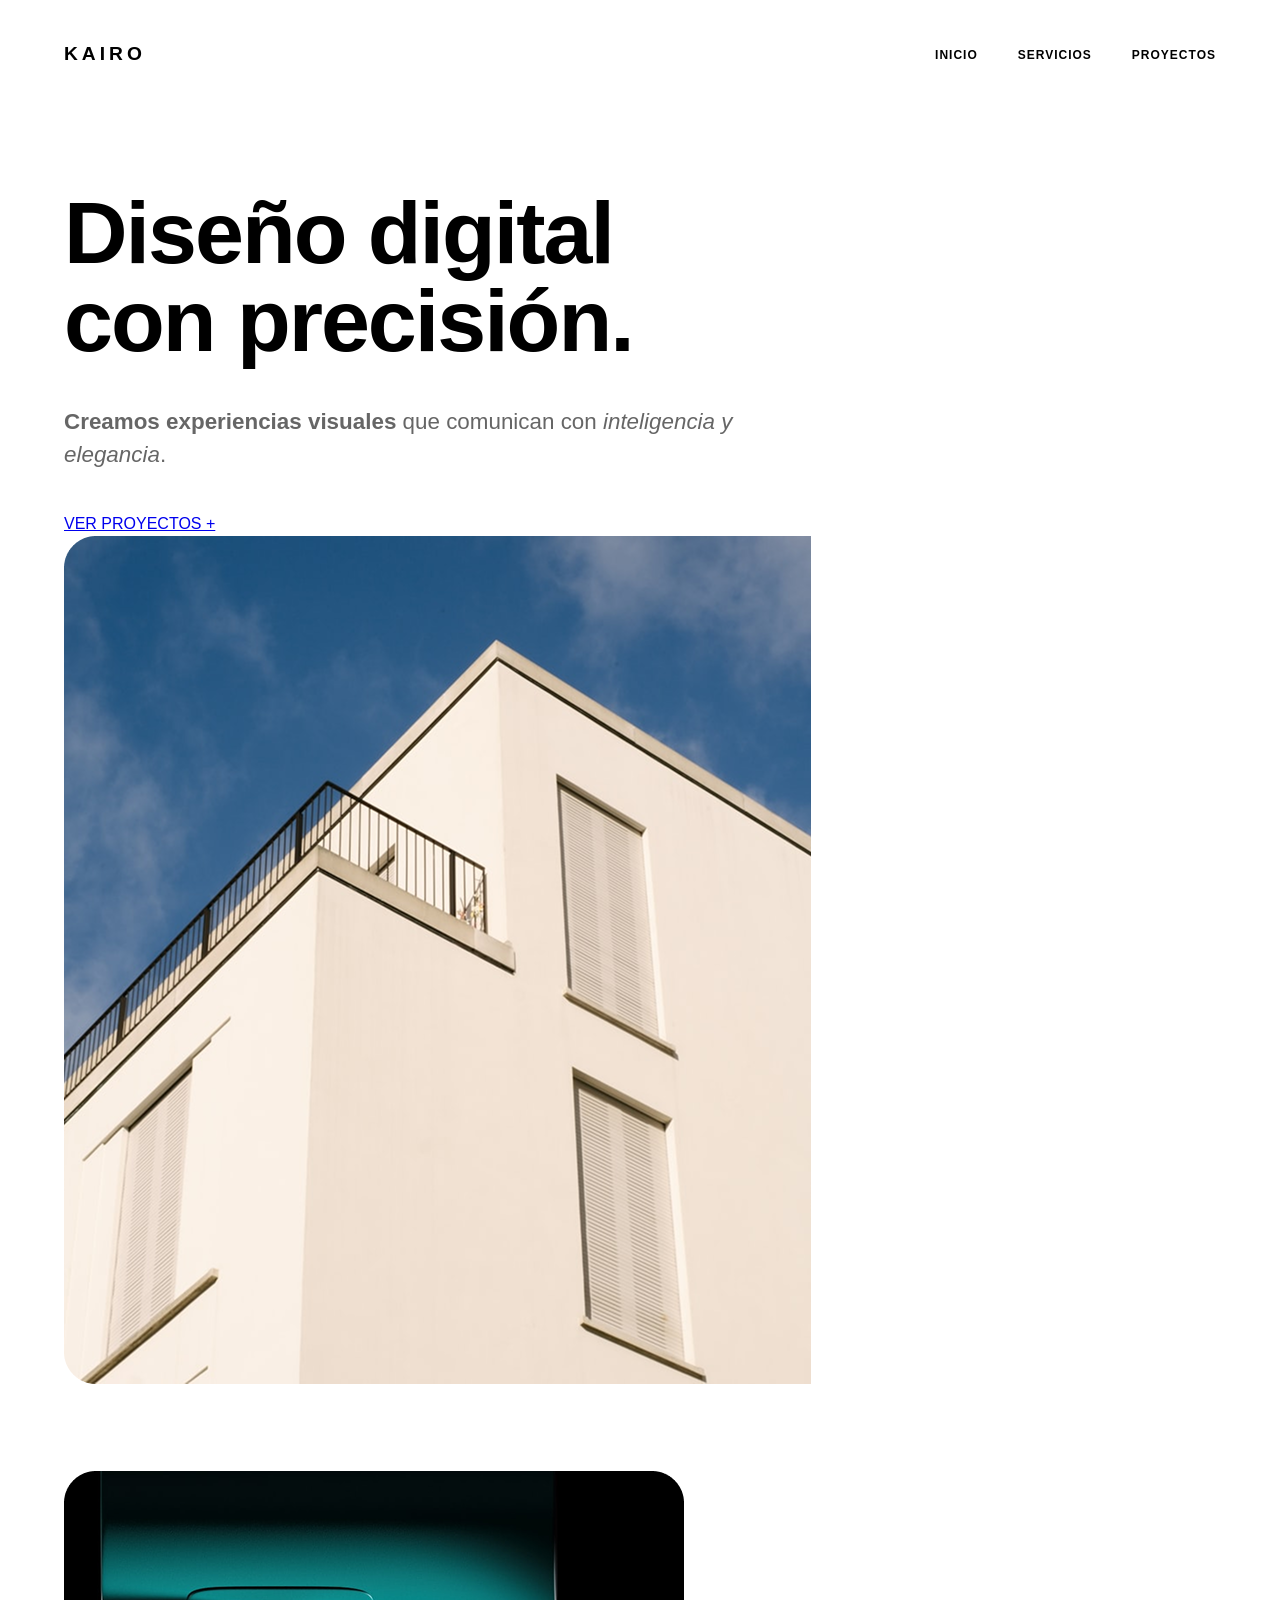
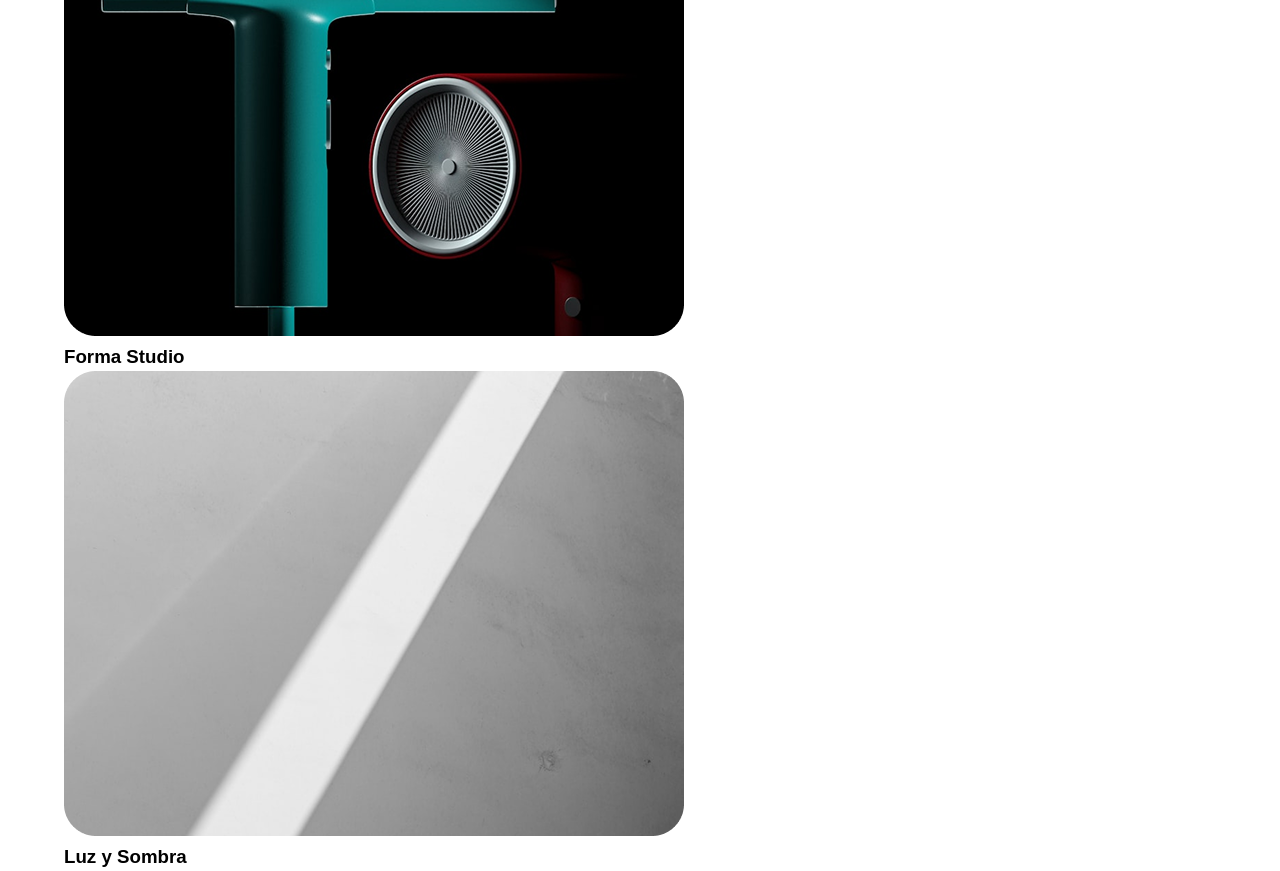
==== index.html @ 1fe6f6d0 "segundo pusheo" ====
<!DOCTYPE html>
<html lang="es">
<head>
    <meta charset="UTF-8">
    <title>KAIRO | Home</title>
    <link rel="stylesheet" href="css/style.css">
</head>
<body>
    <div class="container">
        <header>
            <div class="logo"><a href="index.html">KAIRO</a></div>
            <nav>
                <ul>
                    <li><a href="index.html" class="active">Inicio</a></li>
                    <li><a href="/pages/service.html">Servicios</a></li>
                    <li><a href="work.html">Proyectos</a></li>
                </ul>
            </nav>
        </header>

        <main>
            <section class="hero">
                <h1>Diseño digital <br>con precisión.</h1>
                <p><strong>Creamos experiencias visuales</strong> que comunican con <em>inteligencia y elegancia</em>.</p>
                <a href="work.html" class="btn-main">VER PROYECTOS +</a>
                <figure class="hero-image-main">
                    <img src="assets/Imagen-edificio.png" alt="Kairo Office">
                </figure>
            </section>

            <section class="home-projects">
                <div class="project-split">
                    <article>
                        <img src="/assets/Imagen-Servicio6.png" alt="Forma Studio">
                        <h3>Forma Studio</h3>
                    </article>
                    <article>
                        <img src="/assets/Imagen-Servicio.png" alt="Luz y Sombra">
                        <h3>Luz y Sombra</h3>
                    </article>
                </div>
            </section>
        </main>
    </div>
</body>
</html>
---- css/style.css ----
:root {
    --bg: #ffffff;
    --text: #000000;
    --text-muted: #666666;
    --border: #e5e5e5;
    --accent: #000000;
    --font-sans: 'Inter', -apple-system, sans-serif;
}

* { margin: 0; padding: 0; box-sizing: border-box; }

body {
    font-family: var(--font-sans);
    background-color: var(--bg);
    color: var(--text);
    line-height: 1.5;
    -webkit-font-smoothing: antialiased;
}

.container {
    max-width: 1400px;
    margin: 0 auto;
    padding: 0 5%;
}

header {
    padding: 40px 0;
    display: flex;
    justify-content: space-between;
    align-items: center;
}

.logo a {
    font-size: 1.2rem;
    font-weight: 900;
    letter-spacing: 4px;
    text-decoration: none;
    color: var(--text);
}

nav ul {
    display: flex;
    gap: 40px;
    list-style: none;
}

nav a {
    text-decoration: none;
    color: var(--text);
    font-size: 0.75rem;
    font-weight: 600;
    text-transform: uppercase;
    letter-spacing: 1px;
}

/* HERO SECTIONS */
.hero { padding: 80px 0; }

h1 {
    font-size: clamp(3rem, 7vw, 5.5rem);
    line-height: 1;
    font-weight: 600;
    letter-spacing: -2px;
    margin-bottom: 40px;
}

.hero p {
    font-size: 1.4rem;
    max-width: 700px;
    color: var(--text-muted);
    margin-bottom: 40px;
}

.hero-image img {
    width: 100%;
    height: auto;
    object-fit: cover;
    margin-top: 40px;
}

/* GRID DE TRABAJO (WORK & HOME) */
.work-grid {
    display: grid;
    grid-template-columns: repeat(2, 1fr);
    gap: 60px 40px;
    padding-bottom: 100px;
}

.work-card { text-decoration: none; color: inherit; }

.work-card figure {
    background: #f9f9f9;
    overflow: hidden;
    margin-bottom: 20px;
    aspect-ratio: 4/5;
}

.work-card img {
    width: 100%;
    height: 100%;
    object-fit: cover;
    transition: transform 0.8s cubic-bezier(0.2, 1, 0.3, 1);
}

.work-card:hover img { transform: scale(1.05); }

.work-info h4 { font-size: 1.2rem; font-weight: 500; }
.work-info p { font-size: 0.9rem; color: var(--text-muted); }


.services-grid {
    display: grid;
    grid-template-columns: repeat(auto-fit, minmax(300px, 1fr));
    gap: 80px;
    padding: 100px 0;
}

.service-item img { width: 100%; margin-bottom: 30px; }
.service-item h3 { font-size: 0.8rem; text-transform: uppercase; letter-spacing: 2px; margin-bottom: 20px; }
.service-item p { font-size: 1.1rem; margin-bottom: 20px; }
.service-list { list-style: none; font-size: 0.9rem; color: var(--text-muted); line-height: 2; }


footer {
    border-top: 1px solid var(--border);
    padding: 100px 0 40px;
}

.footer-cta h2 { font-size: 3.5rem; margin-bottom: 40px; line-height: 1.1; }

.btn-cta {
    background: var(--text);
    color: white;
    padding: 20px 40px;
    border: none;
    font-weight: 700;
    letter-spacing: 1px;
    cursor: pointer;
}

.footer-bottom {
    margin-top: 100px;
    display: flex;
    justify-content: space-between;
    font-size: 0.8rem;
}
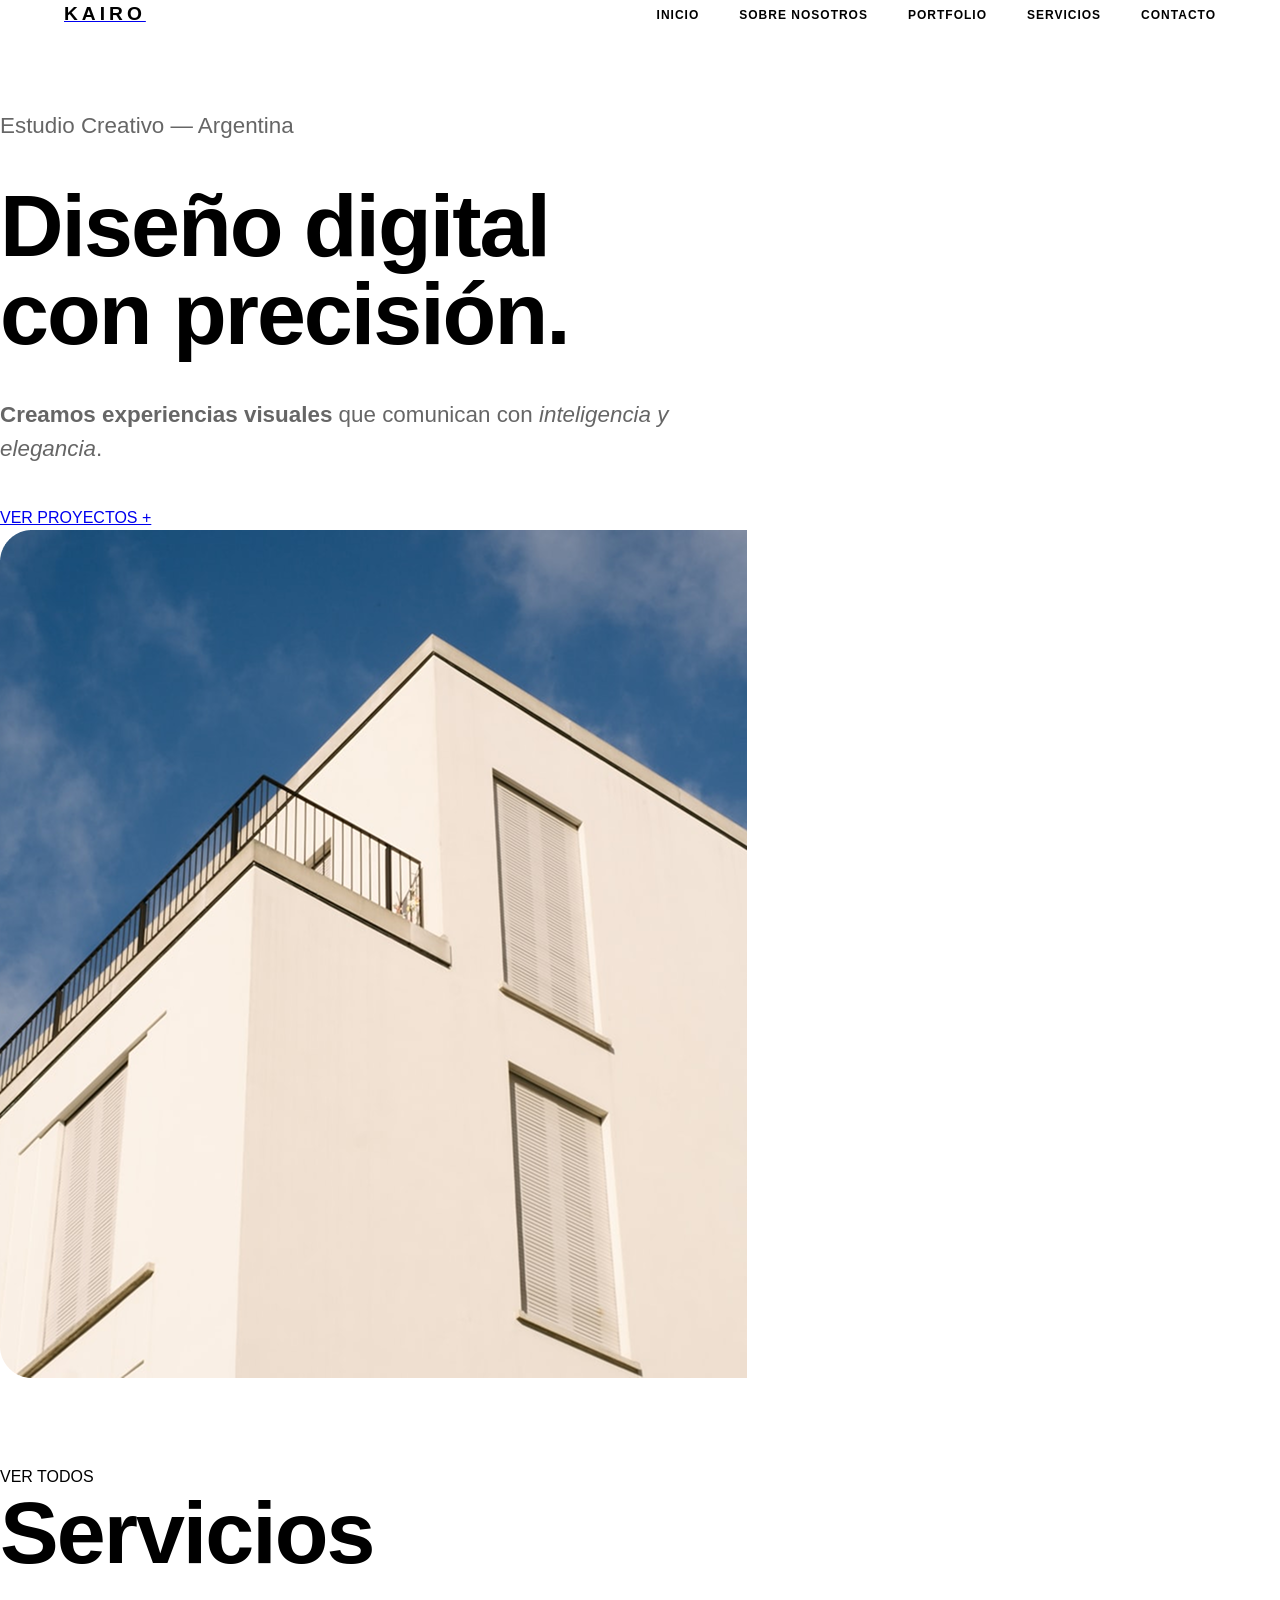
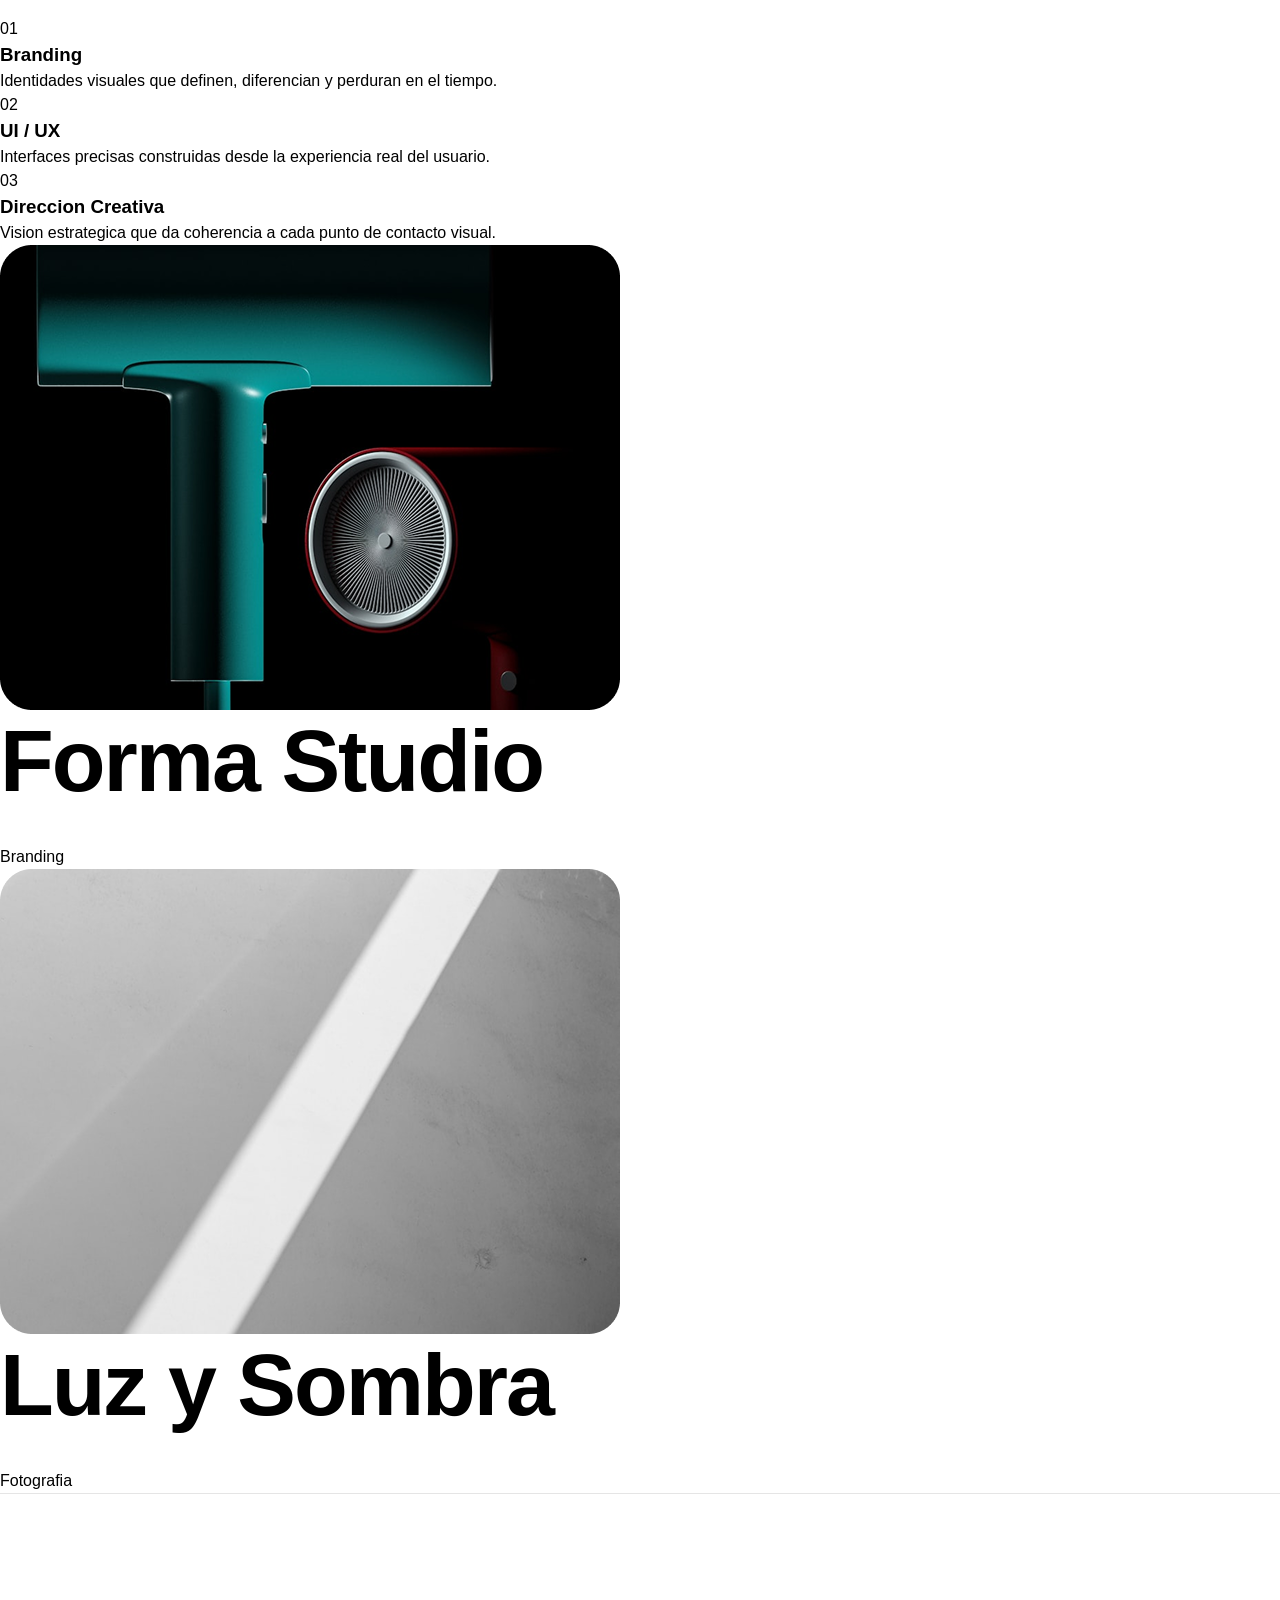
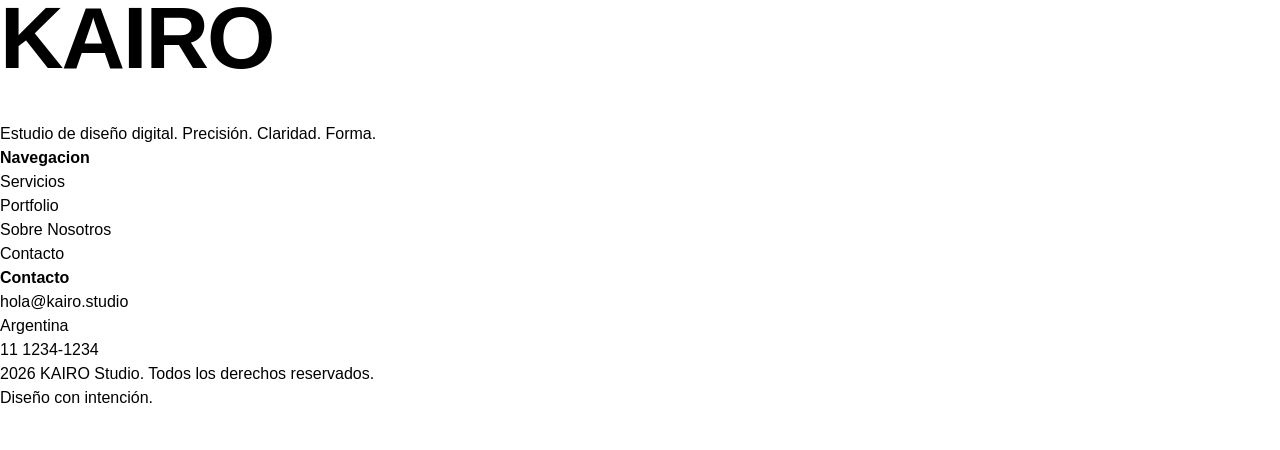
==== commit 776f8529: "tp1" ====
--- a/index.html
+++ b/index.html
@@ -1,46 +1,114 @@
 <!DOCTYPE html>
 <html lang="es">
+
 <head>
     <meta charset="UTF-8">
-    <title>KAIRO | Home</title>
+    <title>KAIRO | Inicio</title>
     <link rel="stylesheet" href="css/style.css">
 </head>
+
 <body>
-    <div class="container">
-        <header>
-            <div class="logo"><a href="index.html">KAIRO</a></div>
-            <nav>
-                <ul>
-                    <li><a href="index.html" class="active">Inicio</a></li>
-                    <li><a href="/pages/service.html">Servicios</a></li>
-                    <li><a href="work.html">Proyectos</a></li>
-                </ul>
-            </nav>
-        </header>
+    <header class="container">
+        <div class="logo"><a href="index.html">
+                <h1>KAIRO</h1>
+            </a></div>
+        <nav>
+            <ul>
+                <li><a href="#" class="active">Inicio</a></li>
+                <li><a href="/pages/about.html">Sobre Nosotros</a></li>
+                <li><a href="/pages/portfolio.html">Portfolio</a></li>
+                <li><a href="/pages/service.html">Servicios</a></li>
+                <li><a href="/pages/contacto.html">Contacto</a></li>
+            </ul>
+        </nav>
+    </header>
 
-        <main>
-            <section class="hero">
-                <h1>Diseño digital <br>con precisión.</h1>
-                <p><strong>Creamos experiencias visuales</strong> que comunican con <em>inteligencia y elegancia</em>.</p>
-                <a href="work.html" class="btn-main">VER PROYECTOS +</a>
-                <figure class="hero-image-main">
-                    <img src="assets/Imagen-edificio.png" alt="Kairo Office">
-                </figure>
-            </section>
+    <main>
+        <section class="hero">
+            <p>Estudio Creativo — Argentina</p>
+            <h2>Diseño digital <br>con precisión.</h2>
+            <p><strong>Creamos experiencias visuales</strong> que comunican con <em>inteligencia y elegancia</em>.
+            </p>
+            <a href="/pages/portfolio.html" class="btn-main">VER PROYECTOS +</a>
+            <figure class="hero-image-main">
+                <img src="assets/Imagen-edificio.png" alt="Kairo Office">
+            </figure>
+        </section>
 
-            <section class="home-projects">
-                <div class="project-split">
-                    <article>
+        <section>
+            <div>VER TODOS
+                <h2>Servicios</h2>
+            </div>
+
+            <div>
+                <p>01</p>
+                <h3>Branding</h3>
+                <p>Identidades visuales que definen, diferencian y perduran en el tiempo.</p>
+            </div>
+
+            <div>
+                <p>02</p>
+                <h3>UI / UX</h3>
+                <p>Interfaces precisas construidas desde la experiencia real del usuario.</p>
+            </div>
+
+            <div>
+                <p>03</p>
+                <h3>Direccion Creativa</h3>
+                <p>Vision estrategica que da coherencia a cada punto de contacto visual.</p>
+            </div>
+
+        </section>
+
+        <section class="home-projects">
+            <div class="project-split">
+                <article>
+                    <figure>
                         <img src="/assets/Imagen-Servicio6.png" alt="Forma Studio">
-                        <h3>Forma Studio</h3>
-                    </article>
-                    <article>
+                        <figcaption>
+                            <h2>Forma Studio</h2>
+                            <p>Branding</p>
+                        </figcaption>
+                    </figure>
+                </article>
+                <article>
+                    <figure>
                         <img src="/assets/Imagen-Servicio.png" alt="Luz y Sombra">
-                        <h3>Luz y Sombra</h3>
-                    </article>
-                </div>
-            </section>
-        </main>
-    </div>
+                        <figcaption>
+                            <h2>Luz y Sombra</h2>
+                            <p>Fotografia</p>
+                        </figcaption>
+                    </figure>
+                </article>
+            </div>
+        </section>
+    </main>
+
+    <footer>
+        <div>
+            <h2>KAIRO</h2>
+            <p>Estudio de diseño digital.
+                Precisión. Claridad. Forma.</p>
+        </div>
+        <div>
+            <h4>Navegacion</h4>
+            <p>Servicios</p>
+            <p>Portfolio</p>
+            <p>Sobre Nosotros</p>
+            <p>Contacto</p>
+        </div>
+        <div>
+            <h4>Contacto</h4>
+            <p>hola@kairo.studio</p>
+            <p>Argentina</p>
+            <p>11 1234-1234</p>
+        </div>
+        <div>
+            <p>2026 KAIRO Studio. Todos los derechos reservados.</p>
+            <p>Diseño con intención.</p>
+        </div>
+    </footer>
+
 </body>
+
 </html>
--- a/css/style.css
+++ b/css/style.css
@@ -7,7 +7,11 @@
     --font-sans: 'Inter', -apple-system, sans-serif;
 }
 
-* { margin: 0; padding: 0; box-sizing: border-box; }
+* {
+    margin: 0;
+    padding: 0;
+    box-sizing: border-box;
+}
 
 body {
     font-family: var(--font-sans);
@@ -30,7 +34,7 @@
     align-items: center;
 }
 
-.logo a {
+.logo a h1 {
     font-size: 1.2rem;
     font-weight: 900;
     letter-spacing: 4px;
@@ -53,10 +57,11 @@
     letter-spacing: 1px;
 }
 
-/* HERO SECTIONS */
-.hero { padding: 80px 0; }
+.hero {
+    padding: 80px 0;
+}
 
-h1 {
+h2 {
     font-size: clamp(3rem, 7vw, 5.5rem);
     line-height: 1;
     font-weight: 600;
@@ -78,7 +83,6 @@
     margin-top: 40px;
 }
 
-/* GRID DE TRABAJO (WORK & HOME) */
 .work-grid {
     display: grid;
     grid-template-columns: repeat(2, 1fr);
@@ -86,7 +90,10 @@
     padding-bottom: 100px;
 }
 
-.work-card { text-decoration: none; color: inherit; }
+.work-card {
+    text-decoration: none;
+    color: inherit;
+}
 
 .work-card figure {
     background: #f9f9f9;
@@ -102,10 +109,19 @@
     transition: transform 0.8s cubic-bezier(0.2, 1, 0.3, 1);
 }
 
-.work-card:hover img { transform: scale(1.05); }
+.work-card:hover img {
+    transform: scale(1.05);
+}
 
-.work-info h4 { font-size: 1.2rem; font-weight: 500; }
-.work-info p { font-size: 0.9rem; color: var(--text-muted); }
+.work-info h4 {
+    font-size: 1.2rem;
+    font-weight: 500;
+}
+
+.work-info p {
+    font-size: 0.9rem;
+    color: var(--text-muted);
+}
 
 
 .services-grid {
@@ -115,10 +131,29 @@
     padding: 100px 0;
 }
 
-.service-item img { width: 100%; margin-bottom: 30px; }
-.service-item h3 { font-size: 0.8rem; text-transform: uppercase; letter-spacing: 2px; margin-bottom: 20px; }
-.service-item p { font-size: 1.1rem; margin-bottom: 20px; }
-.service-list { list-style: none; font-size: 0.9rem; color: var(--text-muted); line-height: 2; }
+.service-item img {
+    width: 100%;
+    margin-bottom: 30px;
+}
+
+.service-item h3 {
+    font-size: 0.8rem;
+    text-transform: uppercase;
+    letter-spacing: 2px;
+    margin-bottom: 20px;
+}
+
+.service-item p {
+    font-size: 1.1rem;
+    margin-bottom: 20px;
+}
+
+.service-list {
+    list-style: none;
+    font-size: 0.9rem;
+    color: var(--text-muted);
+    line-height: 2;
+}
 
 
 footer {
@@ -126,7 +161,11 @@
     padding: 100px 0 40px;
 }
 
-.footer-cta h2 { font-size: 3.5rem; margin-bottom: 40px; line-height: 1.1; }
+.footer-cta h2 {
+    font-size: 3.5rem;
+    margin-bottom: 40px;
+    line-height: 1.1;
+}
 
 .btn-cta {
     background: var(--text);
@@ -143,4 +182,4 @@
     display: flex;
     justify-content: space-between;
     font-size: 0.8rem;
-}
+}
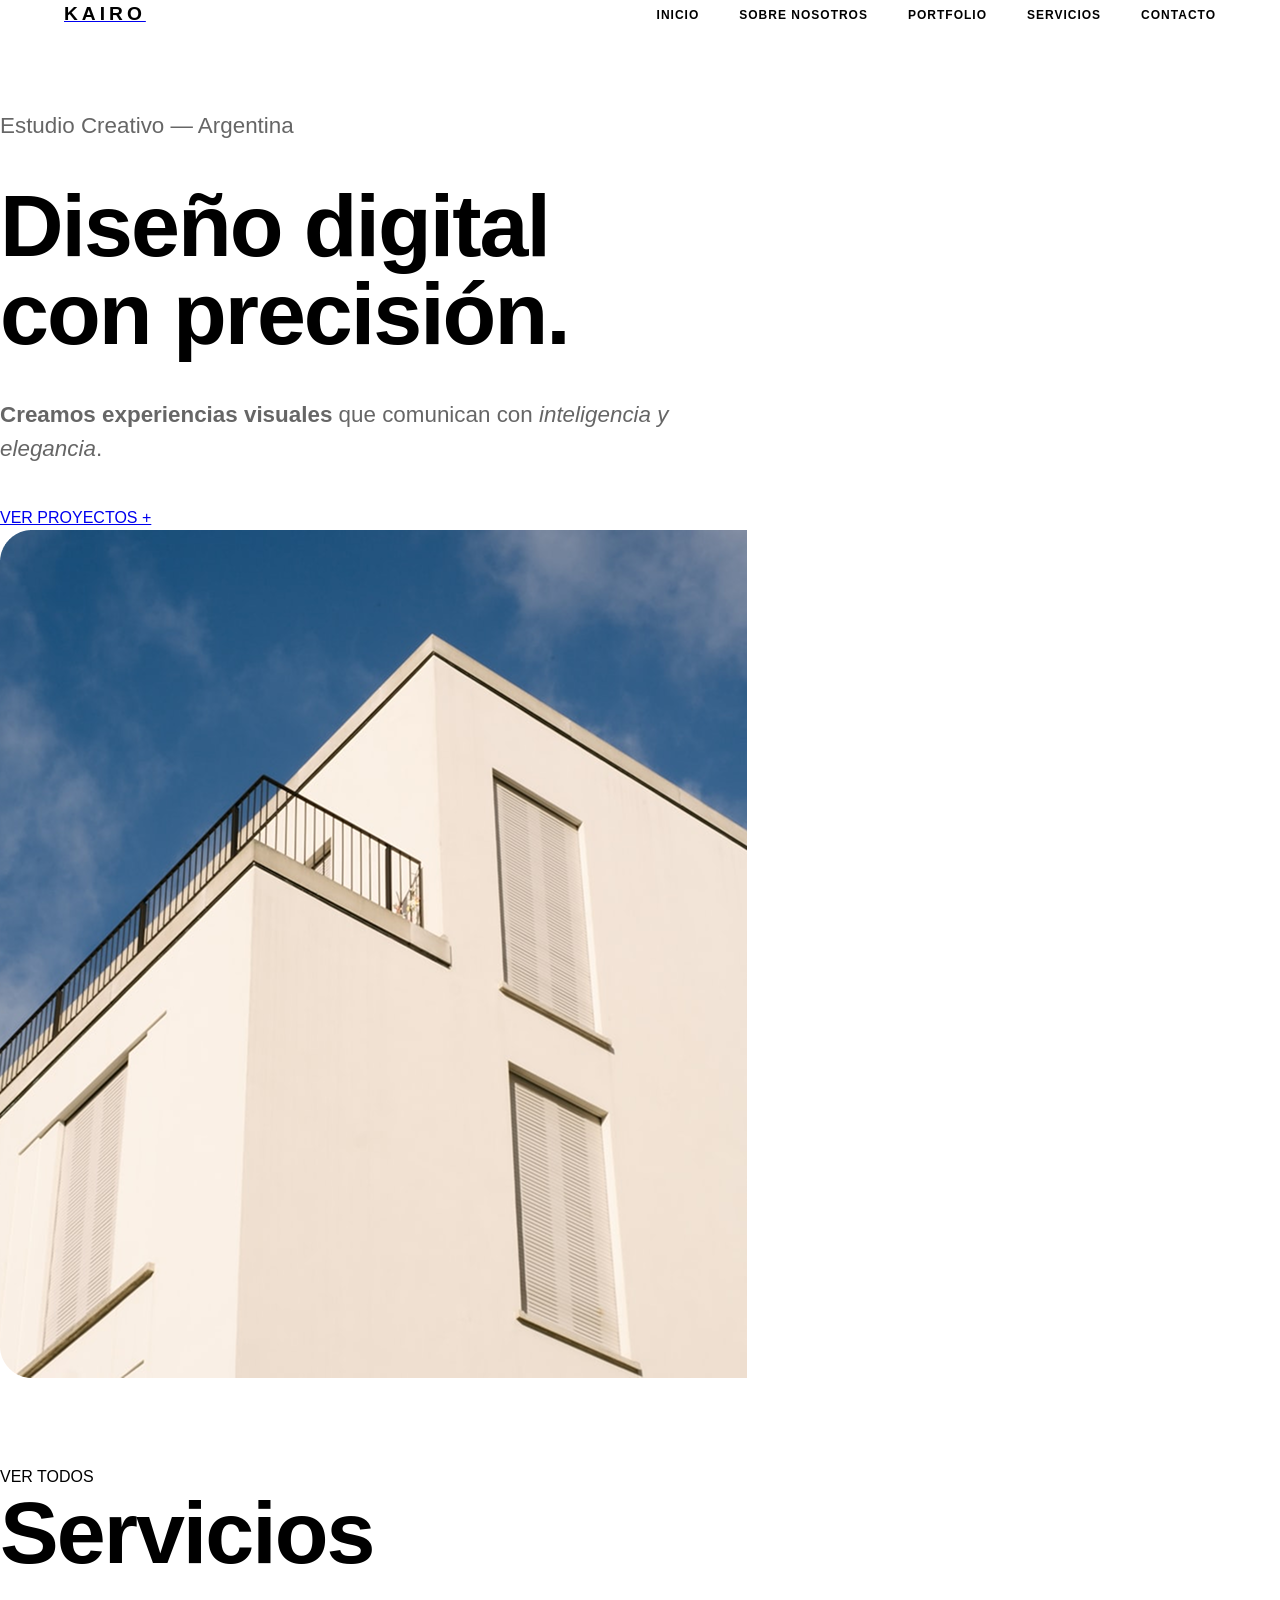
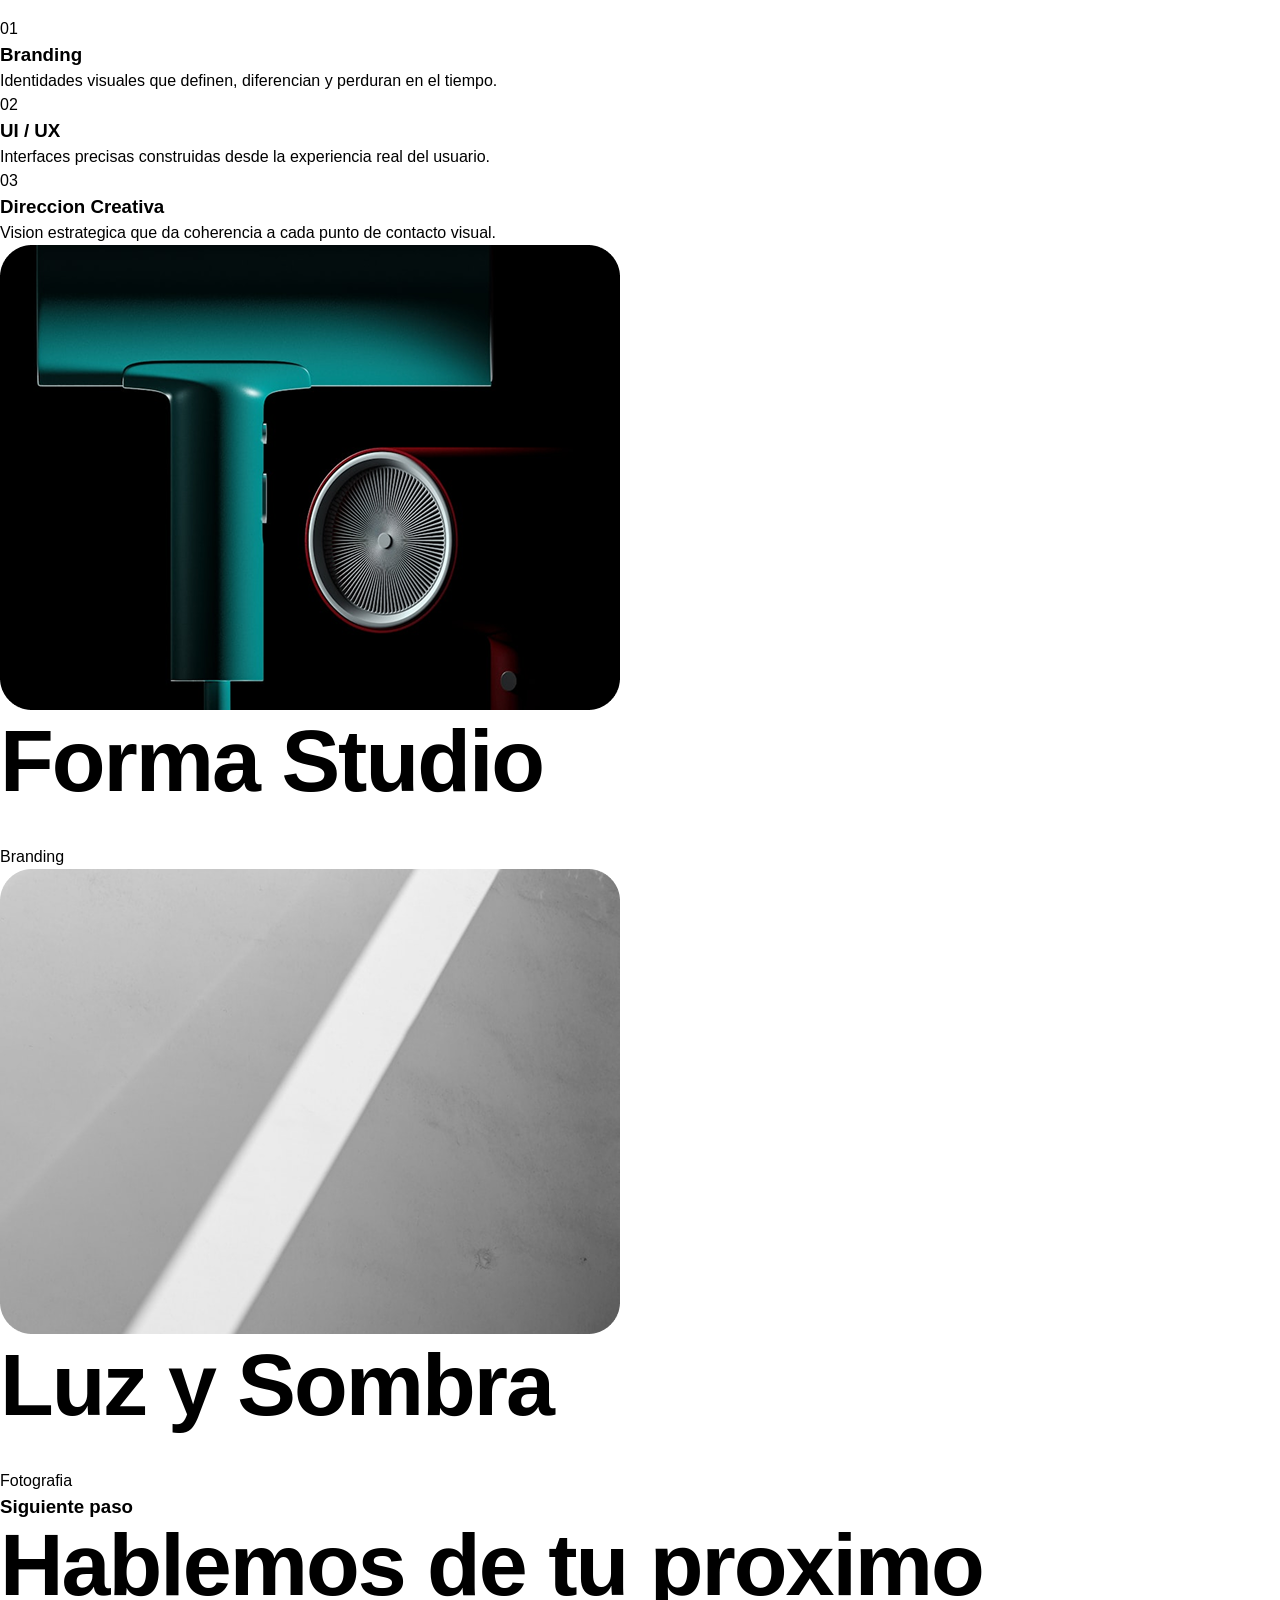
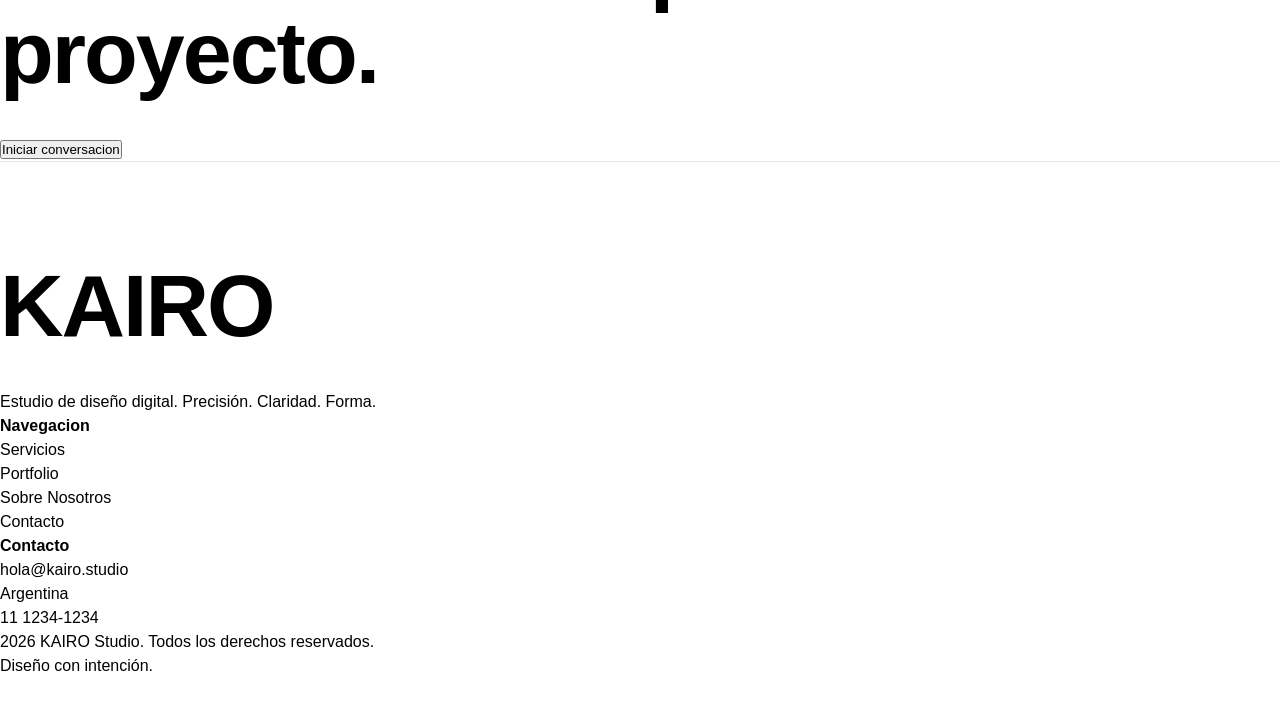
==== commit 78be5382: "tp1fix" ====
--- a/index.html
+++ b/index.html
@@ -82,6 +82,13 @@
                 </article>
             </div>
         </section>
+
+        <section> 
+            <h3>Siguiente paso</h3>
+            <h2>Hablemos de tu proximo proyecto.</h2>
+            <button>Iniciar conversacion</button>
+        </section>
+
     </main>
 
     <footer>
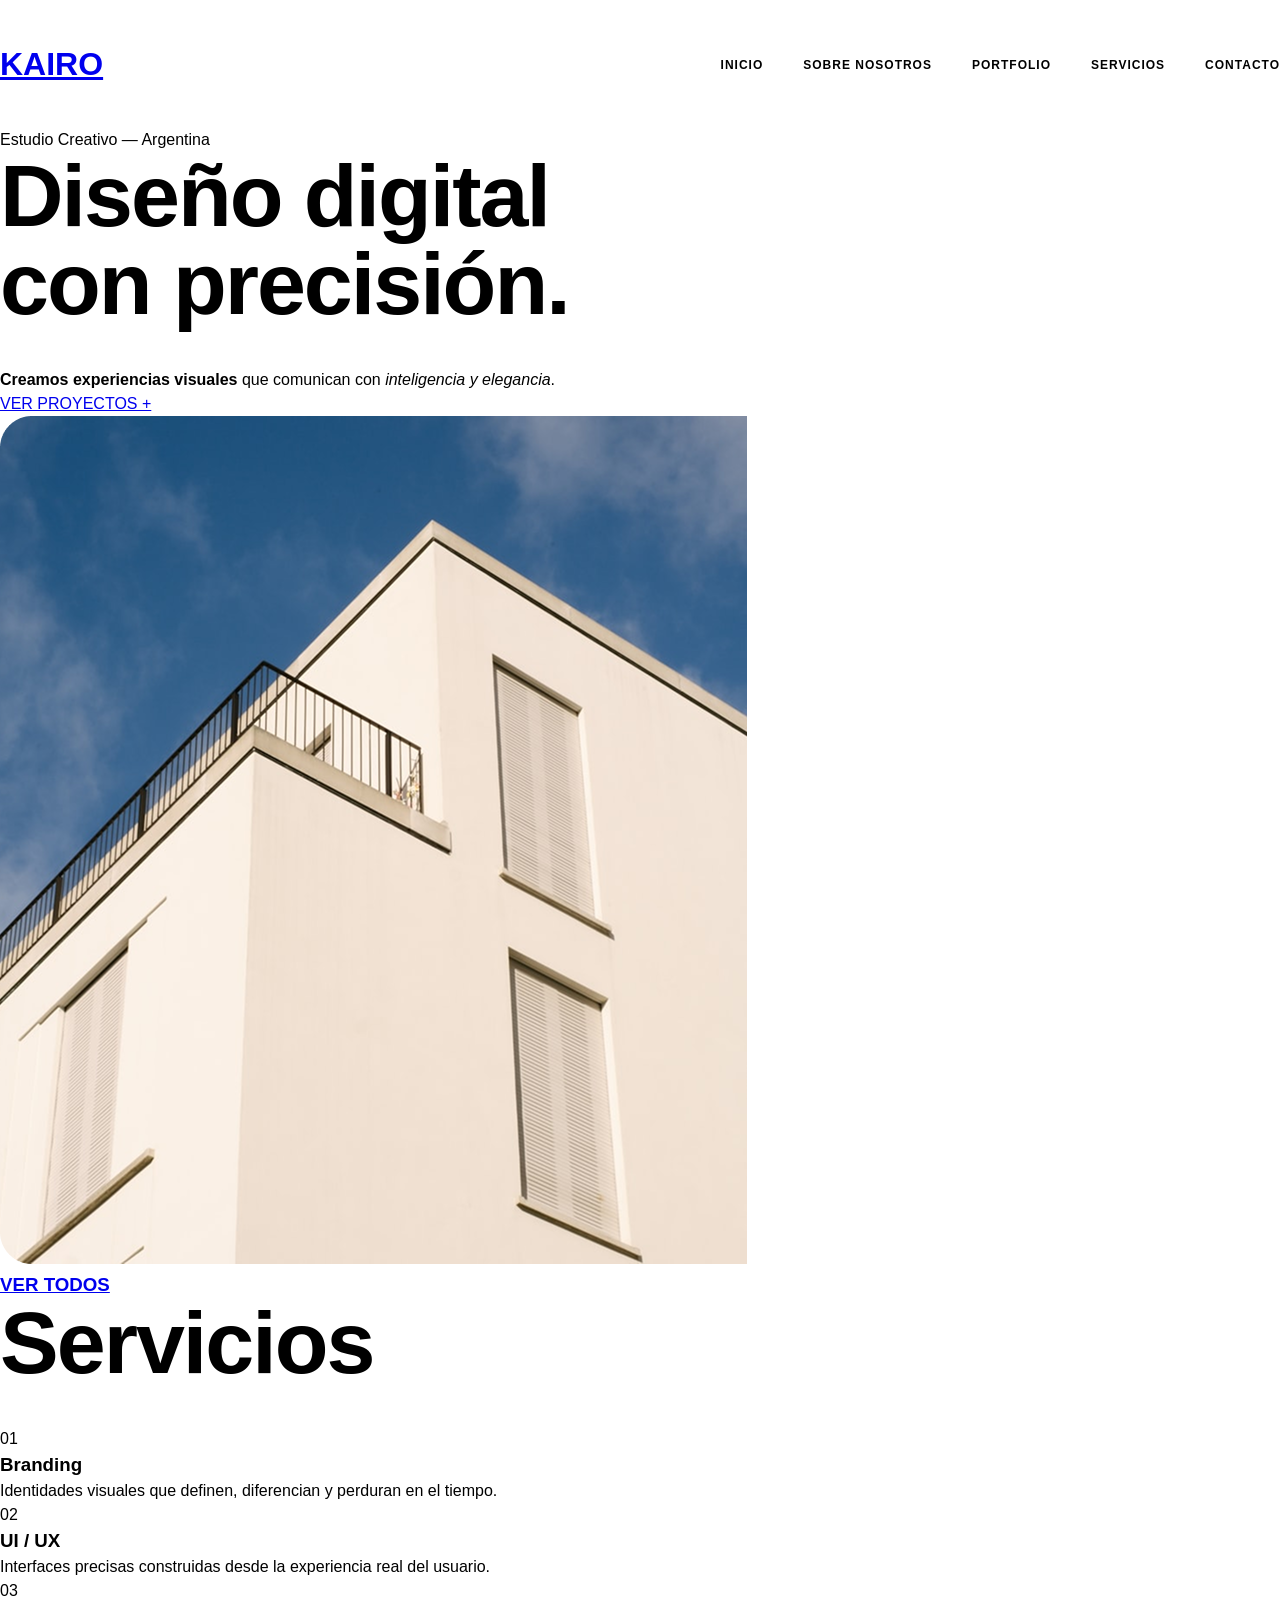
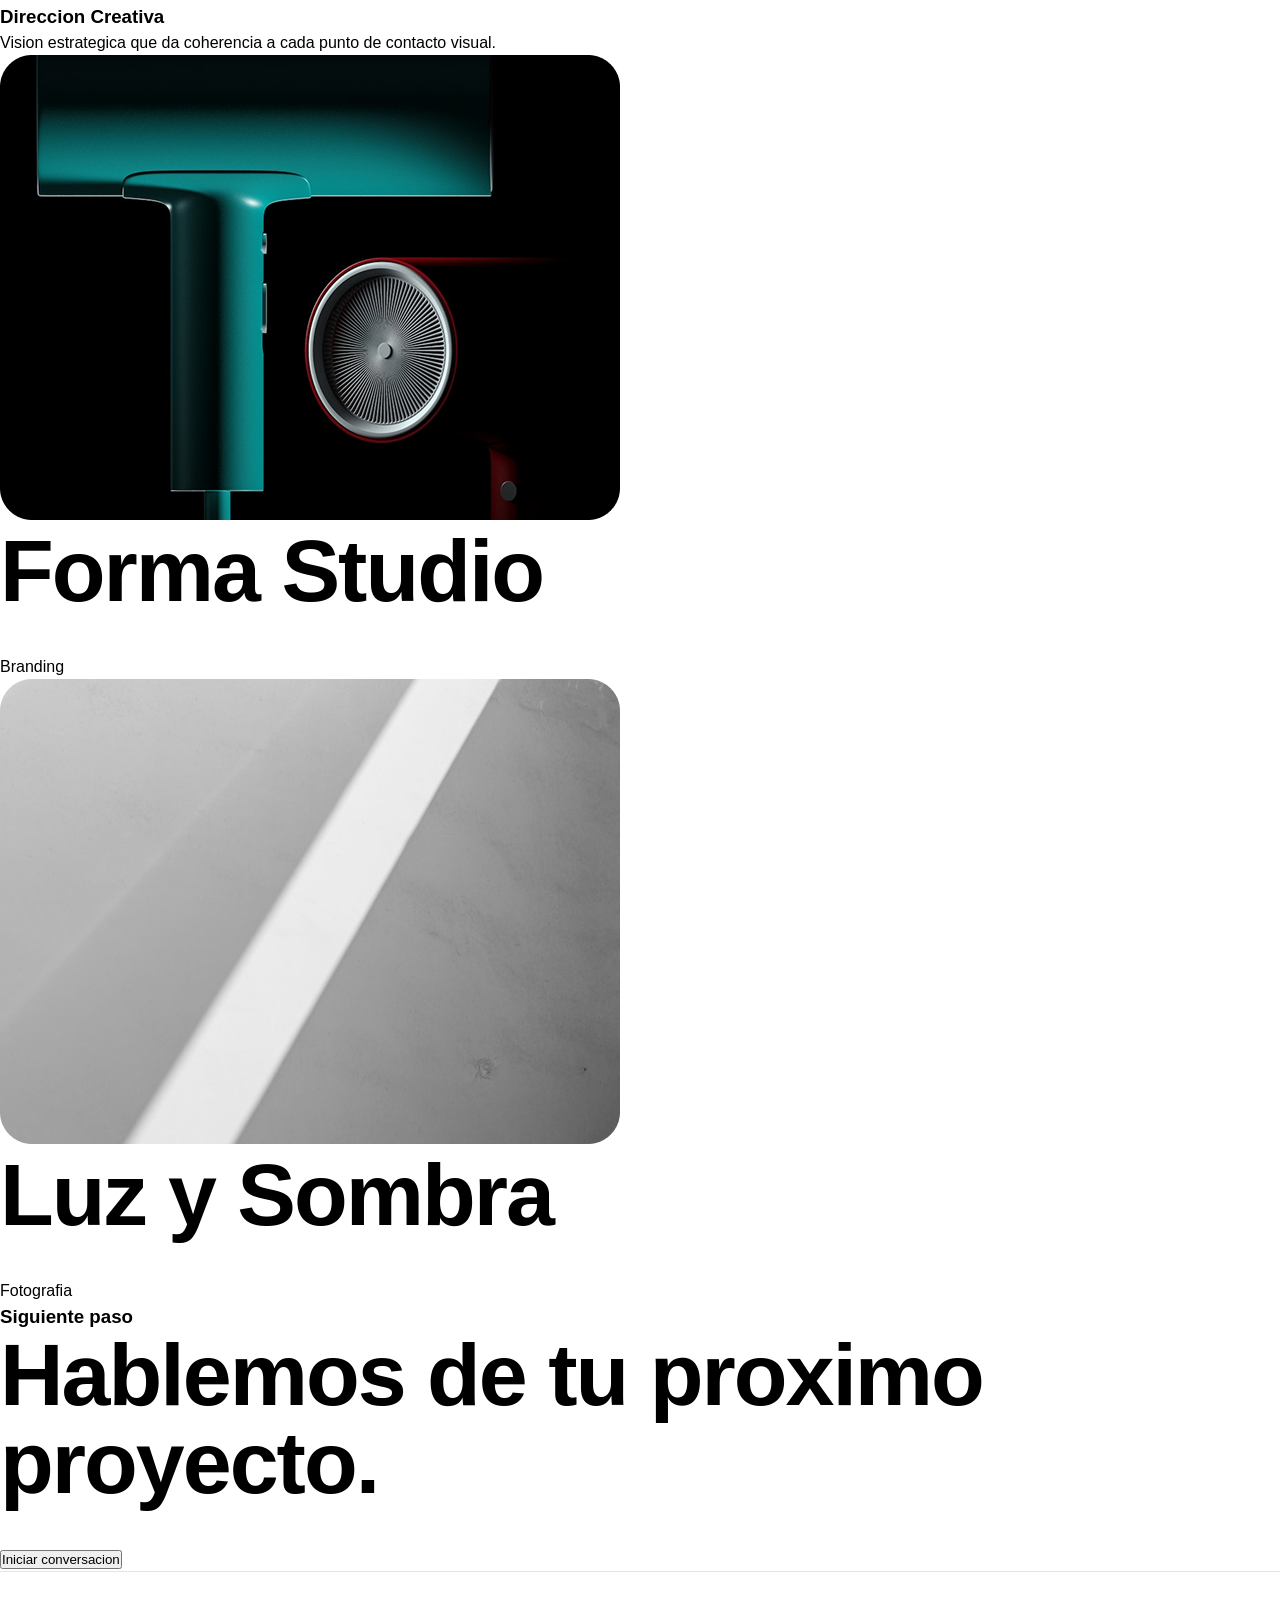
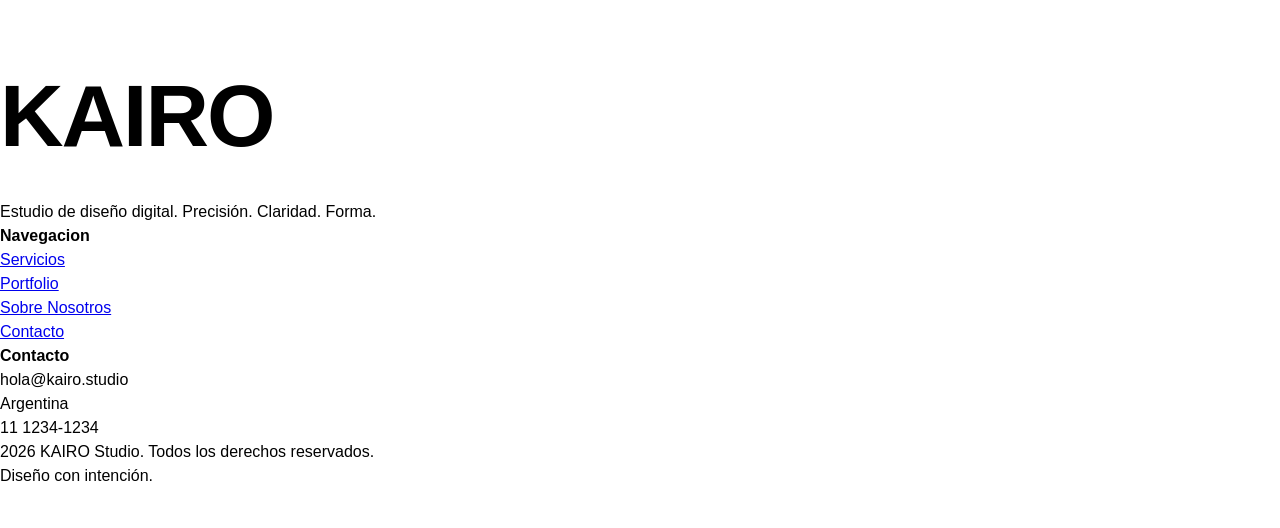
==== commit 4c0aebd0: "Sacar Clases" ====
--- a/index.html
+++ b/index.html
@@ -8,13 +8,13 @@
 </head>
 
 <body>
-    <header class="container">
-        <div class="logo"><a href="index.html">
+    <header>
+        <div><a href="index.html">
                 <h1>KAIRO</h1>
             </a></div>
         <nav>
             <ul>
-                <li><a href="#" class="active">Inicio</a></li>
+                <li><a href="#">Inicio</a></li>
                 <li><a href="/pages/about.html">Sobre Nosotros</a></li>
                 <li><a href="/pages/portfolio.html">Portfolio</a></li>
                 <li><a href="/pages/service.html">Servicios</a></li>
@@ -24,44 +24,49 @@
     </header>
 
     <main>
-        <section class="hero">
+        <section>
             <p>Estudio Creativo — Argentina</p>
             <h2>Diseño digital <br>con precisión.</h2>
             <p><strong>Creamos experiencias visuales</strong> que comunican con <em>inteligencia y elegancia</em>.
             </p>
-            <a href="/pages/portfolio.html" class="btn-main">VER PROYECTOS +</a>
-            <figure class="hero-image-main">
+            <a href="/pages/portfolio.html">VER PROYECTOS +</a>
+            <figure>
                 <img src="assets/Imagen-edificio.png" alt="Kairo Office">
             </figure>
         </section>
 
         <section>
-            <div>VER TODOS
+            <div>
+                <a href="/pages/service.html">
+                    <h3>VER TODOS</h3>
+                </a>
                 <h2>Servicios</h2>
             </div>
 
             <div>
-                <p>01</p>
-                <h3>Branding</h3>
-                <p>Identidades visuales que definen, diferencian y perduran en el tiempo.</p>
-            </div>
+                <article>
+                    <p>01</p>
+                    <h3>Branding</h3>
+                    <p>Identidades visuales que definen, diferencian y perduran en el tiempo.</p>
+                </article>
 
-            <div>
-                <p>02</p>
-                <h3>UI / UX</h3>
-                <p>Interfaces precisas construidas desde la experiencia real del usuario.</p>
-            </div>
+                <article>
+                    <p>02</p>
+                    <h3>UI / UX</h3>
+                    <p>Interfaces precisas construidas desde la experiencia real del usuario.</p>
+                </article>
 
-            <div>
-                <p>03</p>
-                <h3>Direccion Creativa</h3>
-                <p>Vision estrategica que da coherencia a cada punto de contacto visual.</p>
+                <article>
+                    <p>03</p>
+                    <h3>Direccion Creativa</h3>
+                    <p>Vision estrategica que da coherencia a cada punto de contacto visual.</p>
+                </article>
             </div>
 
         </section>
 
-        <section class="home-projects">
-            <div class="project-split">
+        <section>
+            <div>
                 <article>
                     <figure>
                         <img src="/assets/Imagen-Servicio6.png" alt="Forma Studio">
@@ -83,10 +88,10 @@
             </div>
         </section>
 
-        <section> 
+        <section>
             <h3>Siguiente paso</h3>
             <h2>Hablemos de tu proximo proyecto.</h2>
-            <button>Iniciar conversacion</button>
+            <a href="/pages/contacto.html"> <button>Iniciar conversacion</button></a>
         </section>
 
     </main>
@@ -99,10 +104,10 @@
         </div>
         <div>
             <h4>Navegacion</h4>
-            <p>Servicios</p>
-            <p>Portfolio</p>
-            <p>Sobre Nosotros</p>
-            <p>Contacto</p>
+            <p><a href="/pages/service.html">Servicios</a></p>
+            <p><a href="/pages/portfolio.html">Portfolio</a></p>
+            <p><a href="/pages/about.html">Sobre Nosotros</a></p>
+            <p><a href="/pages/contacto.html">Contacto</a></p>
         </div>
         <div>
             <h4>Contacto</h4>
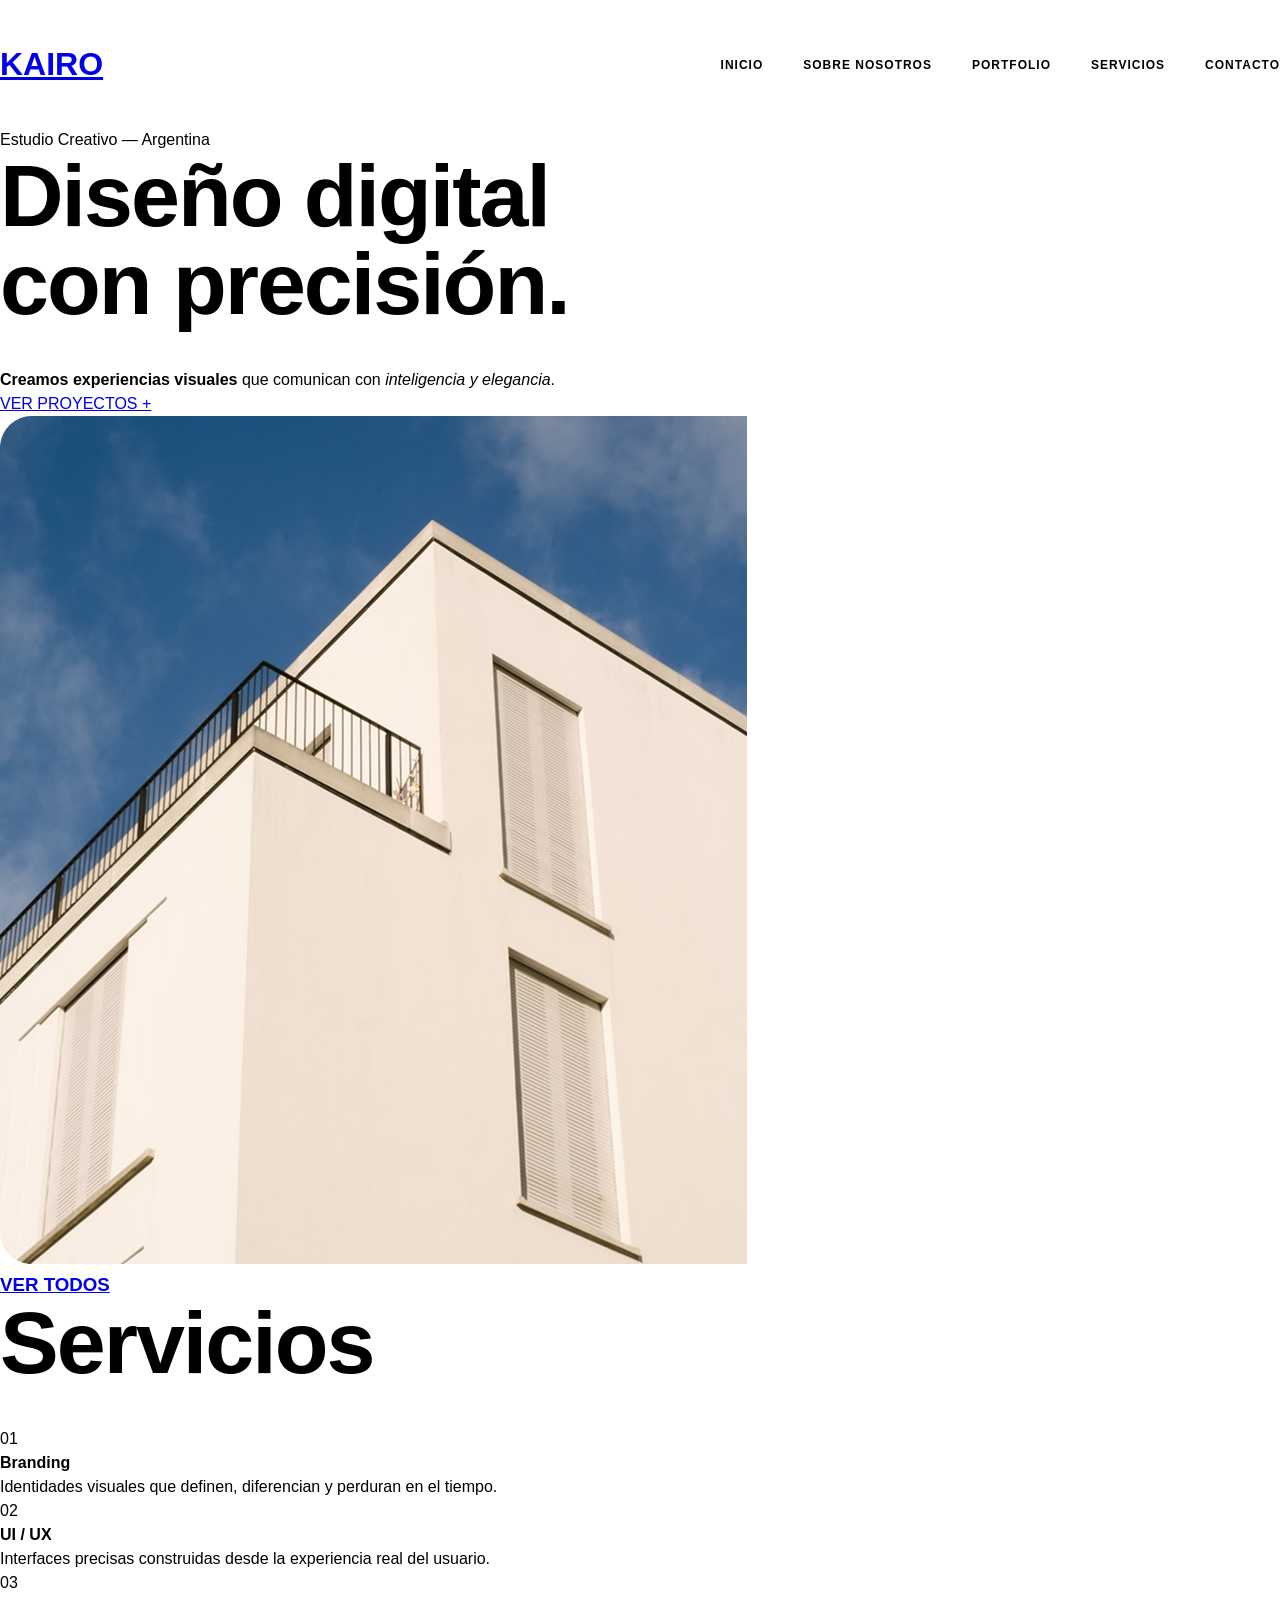
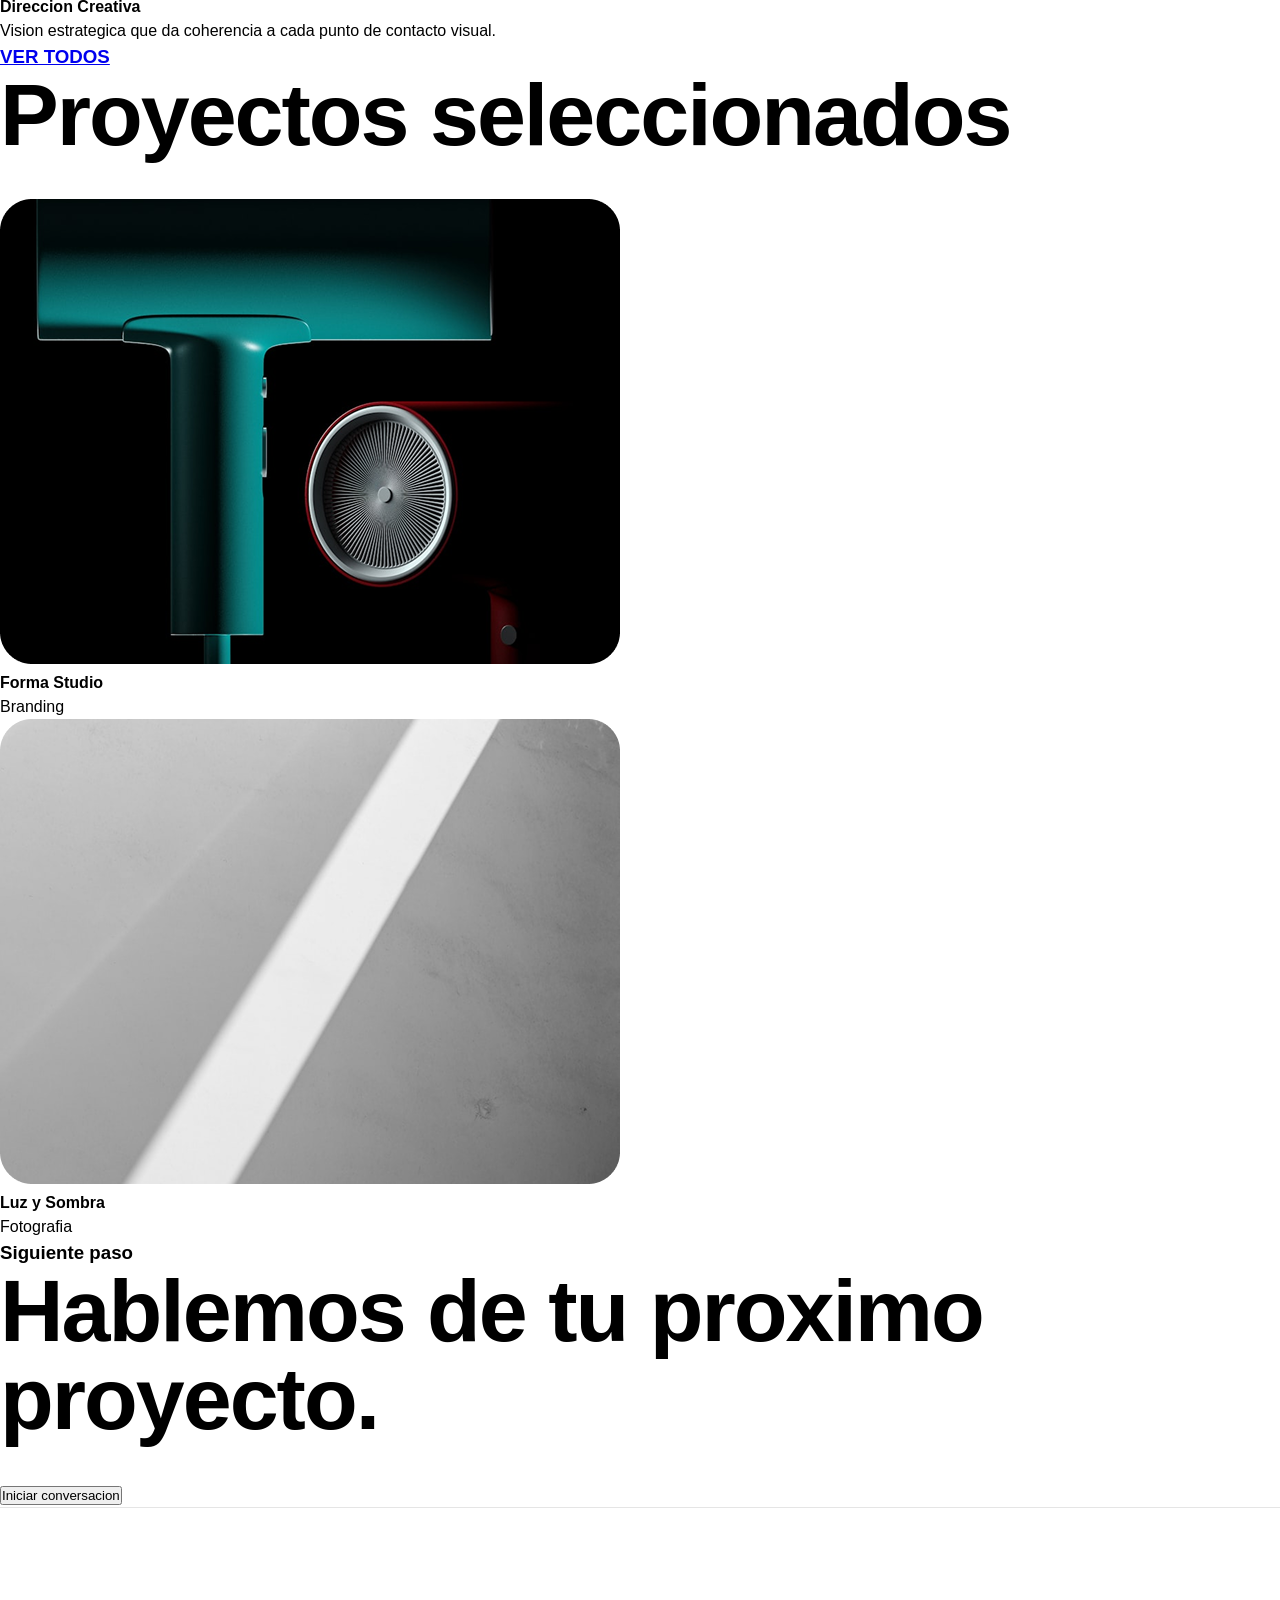
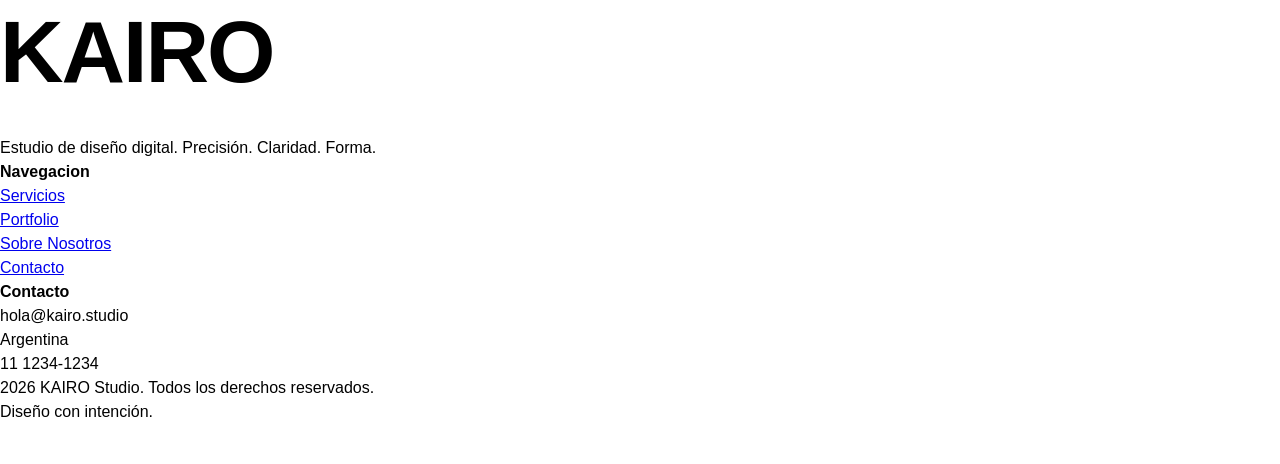
==== commit b2d3c7f3: "fix" ====
--- a/index.html
+++ b/index.html
@@ -46,19 +46,19 @@
             <div>
                 <article>
                     <p>01</p>
-                    <h3>Branding</h3>
+                    <h4>Branding</h4>
                     <p>Identidades visuales que definen, diferencian y perduran en el tiempo.</p>
                 </article>
 
                 <article>
                     <p>02</p>
-                    <h3>UI / UX</h3>
+                    <h4>UI / UX</h4>
                     <p>Interfaces precisas construidas desde la experiencia real del usuario.</p>
                 </article>
 
                 <article>
                     <p>03</p>
-                    <h3>Direccion Creativa</h3>
+                    <h4>Direccion Creativa</h4>
                     <p>Vision estrategica que da coherencia a cada punto de contacto visual.</p>
                 </article>
             </div>
@@ -67,11 +67,17 @@
 
         <section>
             <div>
+                <div>
+                    <a href="/pages/portfolio.html">
+                        <h3>VER TODOS</h3>
+                    </a>
+                    <h2>Proyectos seleccionados</h2>
+                </div>
                 <article>
                     <figure>
                         <img src="/assets/Imagen-Servicio6.png" alt="Forma Studio">
                         <figcaption>
-                            <h2>Forma Studio</h2>
+                            <h4>Forma Studio</h4>
                             <p>Branding</p>
                         </figcaption>
                     </figure>
@@ -80,7 +86,7 @@
                     <figure>
                         <img src="/assets/Imagen-Servicio.png" alt="Luz y Sombra">
                         <figcaption>
-                            <h2>Luz y Sombra</h2>
+                            <h4>Luz y Sombra</h4>
                             <p>Fotografia</p>
                         </figcaption>
                     </figure>
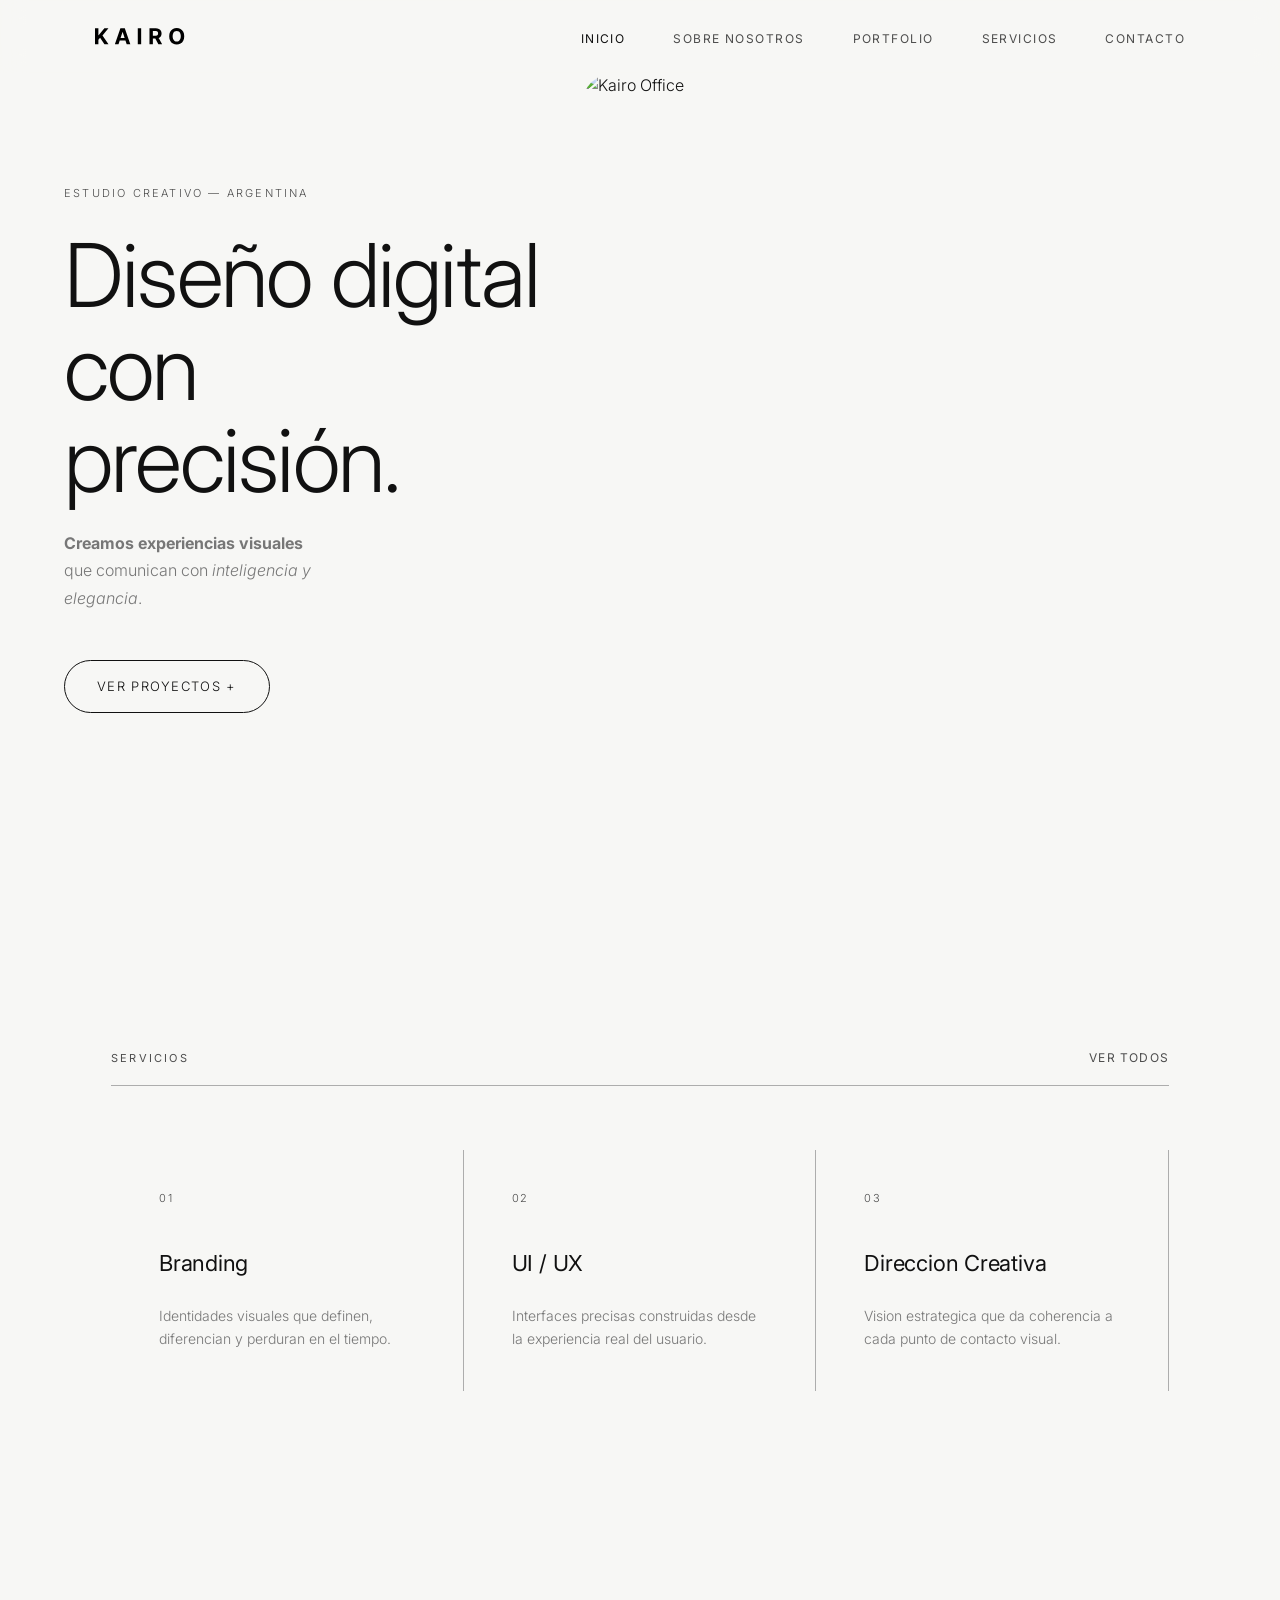
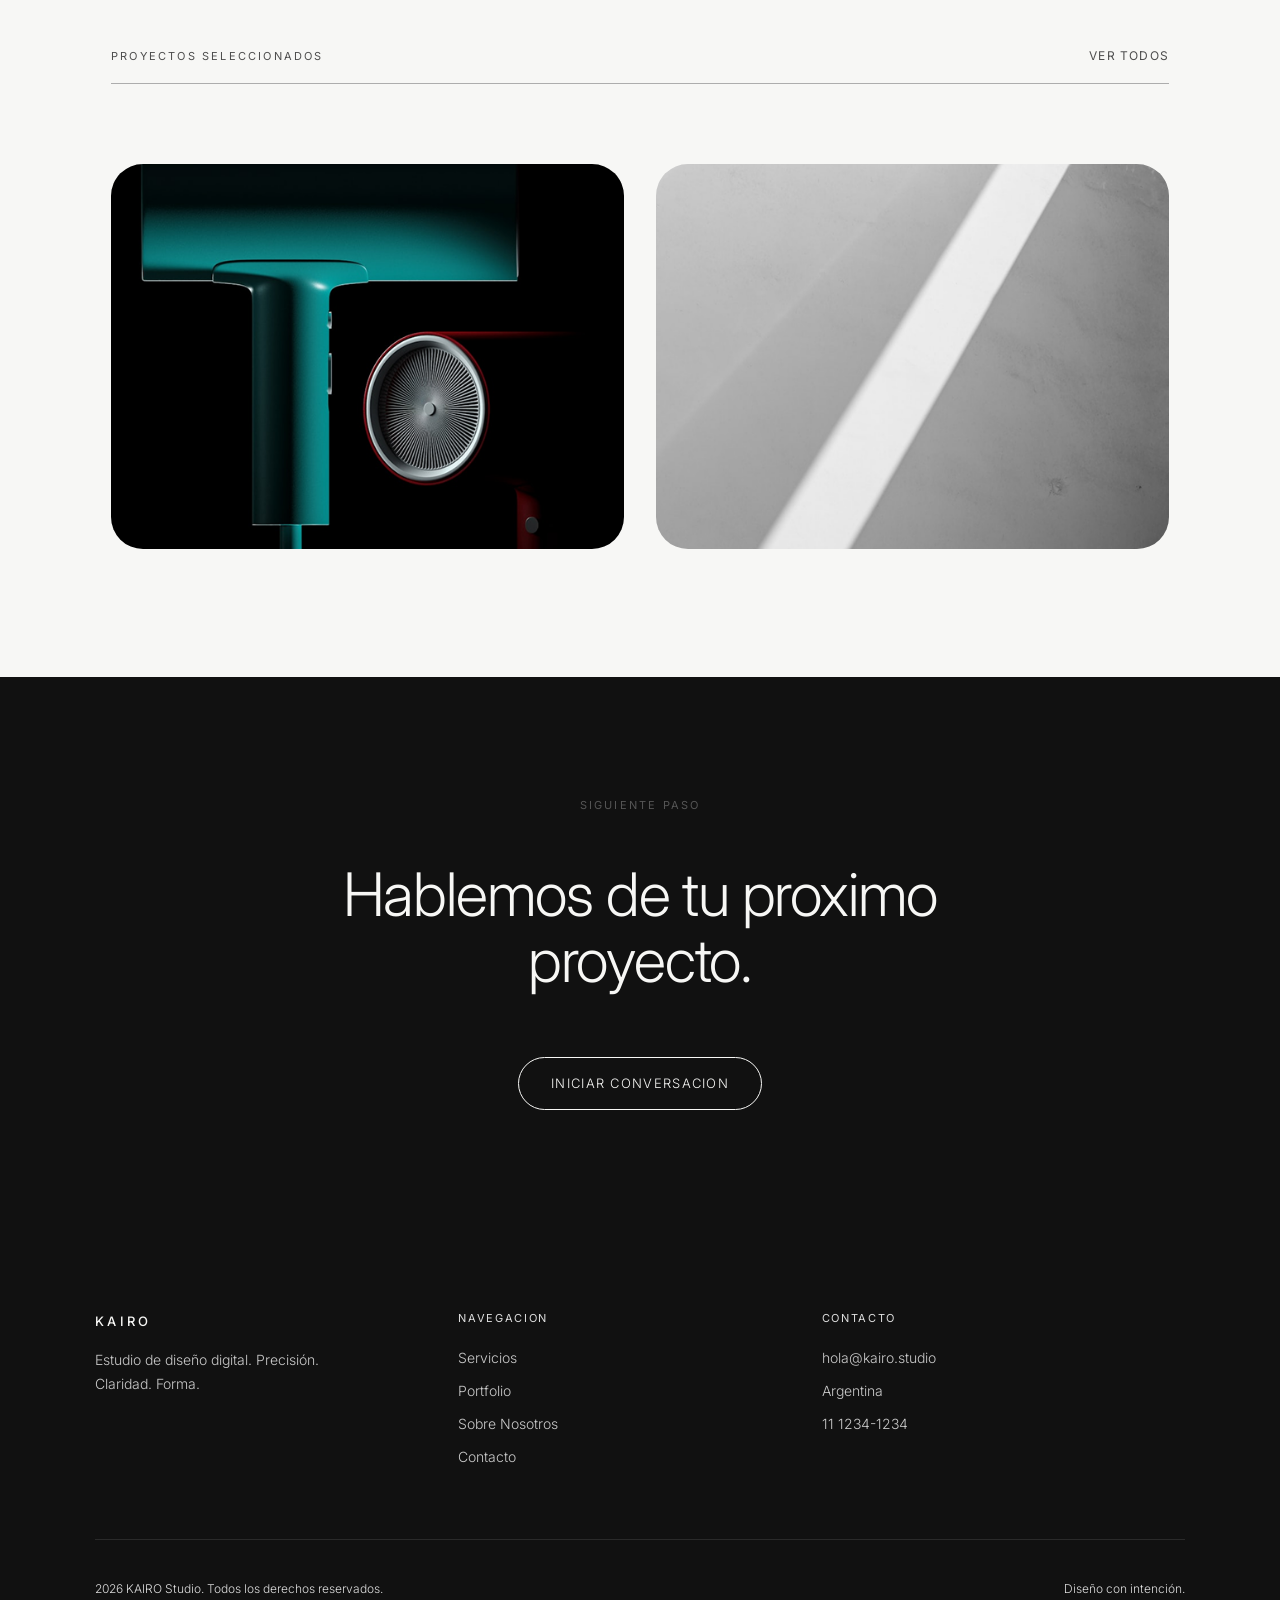
==== commit feb69e34: "Actualiza el sitio con la version final" ====
--- a/index.html
+++ b/index.html
@@ -9,84 +9,78 @@
 
 <body>
     <header>
-        <div><a href="index.html">
-                <h1>KAIRO</h1>
-            </a></div>
+        <h1><a href="index.html">KAIRO</a></h1>
         <nav>
             <ul>
                 <li><a href="#">Inicio</a></li>
-                <li><a href="/pages/about.html">Sobre Nosotros</a></li>
-                <li><a href="/pages/portfolio.html">Portfolio</a></li>
-                <li><a href="/pages/service.html">Servicios</a></li>
-                <li><a href="/pages/contacto.html">Contacto</a></li>
+                <li><a href="pages/about.html">Sobre Nosotros</a></li>
+                <li><a href="pages/portfolio.html">Portfolio</a></li>
+                <li><a href="pages/service.html">Servicios</a></li>
+                <li><a href="pages/contacto.html">Contacto</a></li>
             </ul>
         </nav>
     </header>
 
     <main>
-        <section>
-            <p>Estudio Creativo — Argentina</p>
+        <section class="hero">
+            <p class="hero-label">Estudio Creativo — Argentina</p>
             <h2>Diseño digital <br>con precisión.</h2>
-            <p><strong>Creamos experiencias visuales</strong> que comunican con <em>inteligencia y elegancia</em>.
+            <p class="hero-desc"><strong>Creamos experiencias visuales</strong> que comunican con <em>inteligencia y elegancia</em>.
             </p>
-            <a href="/pages/portfolio.html">VER PROYECTOS +</a>
+            <a class="hero-link" href="pages/portfolio.html">VER PROYECTOS +</a>
             <figure>
-                <img src="assets/Imagen-edificio.png" alt="Kairo Office">
+                <img src="assets/imagen-edificio.png" alt="Kairo Office">
             </figure>
         </section>
 
-        <section>
-            <div>
-                <a href="/pages/service.html">
-                    <h3>VER TODOS</h3>
-                </a>
+        <section class="index-servicios">
+            <div class="servicios-header">
+                <a href="pages/service.html">VER TODOS</a>
                 <h2>Servicios</h2>
             </div>
 
-            <div>
-                <article>
-                    <p>01</p>
-                    <h4>Branding</h4>
-                    <p>Identidades visuales que definen, diferencian y perduran en el tiempo.</p>
+            <div class="servicios-grid">
+                <article class="servicio-primero">
+                    <p class="servicio-num">01</p>
+                    <h3>Branding</h3>
+                    <p class="servicio-texto">Identidades visuales que definen, diferencian y perduran en el tiempo.</p>
                 </article>
 
                 <article>
-                    <p>02</p>
-                    <h4>UI / UX</h4>
-                    <p>Interfaces precisas construidas desde la experiencia real del usuario.</p>
+                    <p class="servicio-num">02</p>
+                    <h3>UI / UX</h3>
+                    <p class="servicio-texto">Interfaces precisas construidas desde la experiencia real del usuario.</p>
                 </article>
 
-                <article>
-                    <p>03</p>
-                    <h4>Direccion Creativa</h4>
-                    <p>Vision estrategica que da coherencia a cada punto de contacto visual.</p>
+                <article class="servicio-ultimo">
+                    <p class="servicio-num">03</p>
+                    <h3>Direccion Creativa</h3>
+                    <p class="servicio-texto">Vision estrategica que da coherencia a cada punto de contacto visual.</p>
                 </article>
             </div>
 
         </section>
 
-        <section>
-            <div>
-                <div>
-                    <a href="/pages/portfolio.html">
-                        <h3>VER TODOS</h3>
-                    </a>
+        <section class="index-proyectos">
+            <div class="proyectos-contenedor">
+                <div class="proyectos-header">
+                    <a href="pages/portfolio.html">VER TODOS</a>
                     <h2>Proyectos seleccionados</h2>
                 </div>
                 <article>
                     <figure>
-                        <img src="/assets/Imagen-Servicio6.png" alt="Forma Studio">
+                        <img src="assets/forma_studio.png" alt="Forma Studio">
                         <figcaption>
-                            <h4>Forma Studio</h4>
+                            <h3>Forma Studio</h3>
                             <p>Branding</p>
                         </figcaption>
                     </figure>
                 </article>
                 <article>
                     <figure>
-                        <img src="/assets/Imagen-Servicio.png" alt="Luz y Sombra">
+                        <img src="assets/luz_sombra.png" alt="Luz y Sombra">
                         <figcaption>
-                            <h4>Luz y Sombra</h4>
+                            <h3>Luz y Sombra</h3>
                             <p>Fotografia</p>
                         </figcaption>
                     </figure>
@@ -94,34 +88,34 @@
             </div>
         </section>
 
-        <section>
-            <h3>Siguiente paso</h3>
-            <h2>Hablemos de tu proximo proyecto.</h2>
-            <a href="/pages/contacto.html"> <button>Iniciar conversacion</button></a>
-        </section>
-
     </main>
 
+    <section class="index-cta">
+        <p>Siguiente paso</p>
+        <h2>Hablemos de tu proximo proyecto.</h2>
+        <a href="pages/contacto.html">Iniciar conversacion</a>
+    </section>
+
     <footer>
-        <div>
-            <h2>KAIRO</h2>
+        <div class="footer-brand">
+            <p class="footer-title">KAIRO</p>
             <p>Estudio de diseño digital.
                 Precisión. Claridad. Forma.</p>
         </div>
-        <div>
-            <h4>Navegacion</h4>
-            <p><a href="/pages/service.html">Servicios</a></p>
-            <p><a href="/pages/portfolio.html">Portfolio</a></p>
-            <p><a href="/pages/about.html">Sobre Nosotros</a></p>
-            <p><a href="/pages/contacto.html">Contacto</a></p>
+        <div class="footer-nav">
+            <p class="footer-title">Navegacion</p>
+            <p><a href="pages/service.html">Servicios</a></p>
+            <p><a href="pages/portfolio.html">Portfolio</a></p>
+            <p><a href="pages/about.html">Sobre Nosotros</a></p>
+            <p><a href="pages/contacto.html">Contacto</a></p>
         </div>
-        <div>
-            <h4>Contacto</h4>
+        <div class="footer-contact">
+            <p class="footer-title">Contacto</p>
             <p>hola@kairo.studio</p>
             <p>Argentina</p>
             <p>11 1234-1234</p>
         </div>
-        <div>
+        <div class="footer-bottom">
             <p>2026 KAIRO Studio. Todos los derechos reservados.</p>
             <p>Diseño con intención.</p>
         </div>
--- a/css/style.css
+++ b/css/style.css
@@ -1,185 +1,994 @@
+@import url('https://fonts.googleapis.com/css2?family=Inter:ital,wght@0,300;0,400;0,500;1,300&display=swap');
+
 :root {
-    --bg: #ffffff;
-    --text: #000000;
-    --text-muted: #666666;
-    --border: #e5e5e5;
-    --accent: #000000;
-    --font-sans: 'Inter', -apple-system, sans-serif;
+    --bg: #f7f7f5;
+    --dark: #111;
+    --text: #111;
+    --text-2: #777;
+    --text-muted: #4d4d4d;
+    --text-footer: #cbcbcb;
+    --text-label: #dedede;
+    --border: #adadad;
+    --border-dark: #2a2a2a;
+    --radius-pill: 32px;
+    --padding-page: 111px;
 }
 
 * {
+    box-sizing: border-box;
     margin: 0;
     padding: 0;
-    box-sizing: border-box;
 }
 
 body {
-    font-family: var(--font-sans);
+    font-family: 'Inter', sans-serif;
     background-color: var(--bg);
     color: var(--text);
+    font-weight: 300;
     line-height: 1.5;
-    -webkit-font-smoothing: antialiased;
-}
-
-.container {
-    max-width: 1400px;
-    margin: 0 auto;
-    padding: 0 5%;
-}
-
-header {
-    padding: 40px 0;
-    display: flex;
-    justify-content: space-between;
-    align-items: center;
-}
-
-.logo a h1 {
-    font-size: 1.2rem;
-    font-weight: 900;
-    letter-spacing: 4px;
-    text-decoration: none;
-    color: var(--text);
-}
-
-nav ul {
-    display: flex;
-    gap: 40px;
-    list-style: none;
-}
-
-nav a {
-    text-decoration: none;
-    color: var(--text);
-    font-size: 0.75rem;
-    font-weight: 600;
-    text-transform: uppercase;
-    letter-spacing: 1px;
-}
-
-.hero {
-    padding: 80px 0;
-}
-
-h2 {
-    font-size: clamp(3rem, 7vw, 5.5rem);
-    line-height: 1;
-    font-weight: 600;
-    letter-spacing: -2px;
-    margin-bottom: 40px;
-}
-
-.hero p {
-    font-size: 1.4rem;
-    max-width: 700px;
-    color: var(--text-muted);
-    margin-bottom: 40px;
-}
-
-.hero-image img {
-    width: 100%;
-    height: auto;
-    object-fit: cover;
-    margin-top: 40px;
-}
-
-.work-grid {
-    display: grid;
-    grid-template-columns: repeat(2, 1fr);
-    gap: 60px 40px;
-    padding-bottom: 100px;
-}
-
-.work-card {
+}
+
+a {
     text-decoration: none;
     color: inherit;
 }
 
-.work-card figure {
-    background: #f9f9f9;
+ul,ol {
+    list-style: none;
+}
+
+img {
+    display: block;
+    width: 100%;
+}
+
+main {
+    max-width: 1300px;
+    margin: 0 auto;
+}
+
+header {
+    height: 73px;
+    display: flex;
+    align-items: center;
+    justify-content: space-between;
+    padding: 0 max(95px, calc((100% - 1300px) / 2 + 95px));
+    position: sticky;
+    top: 0;
+    background-color: rgba(247, 247, 245, 0.75);
+    backdrop-filter: blur(12px);
+    z-index: 100;
+}
+
+header h1 {
+    width: 90px;
+    height: 24px;
+    background-image: url(../assets/svg_icons/logokairo.svg);
+    background-repeat: no-repeat;
+    background-position: left center;
+    background-size: contain;
+    text-indent: -9999px;
     overflow: hidden;
+}
+
+header h1 a {
+    display: block;
+    width: 100%;
+    height: 100%;
+}
+
+nav ul {
+    display: flex;
+    gap: 48px;
+}
+
+nav a {
+    font-size: 12px;
+    font-weight: 400;
+    letter-spacing: 1.44px;
+    text-transform: uppercase;
+    color: var(--text-muted);
+    transition: color 0.15s;
+}
+
+nav a[href="#"],
+nav a:hover {
+    color: var(--text);
+}
+
+footer {
+    background-color: var(--dark);
+    padding: 80px max(95px, calc((100% - 1300px) / 2 + 95px)) 40px;
+    display: grid;
+    grid-template-columns: repeat(3, 1fr);
+}
+
+.footer-brand, .footer-nav, .footer-contact {
+    padding-bottom: 60px;
+    border-bottom: 1px solid var(--border-dark);
+}
+
+.footer-bottom {
+    grid-column: 1 / -1;
+    display: flex;
+    justify-content: space-between;
+    padding-top: 40px;
+}
+
+.footer-brand .footer-title {
+    font-size: 13px;
+    font-weight: 500;
+    letter-spacing: 3.25px;
+    color: var(--bg);
+    margin-bottom: 16px;
+}
+
+.footer-brand p {
+    font-size: 14px;
+    color: var(--text-footer);
+    line-height: 1.7;
+    max-width: 240px;
+}
+
+.footer-nav .footer-title,.footer-contact .footer-title {
+    font-size: 11px;
+    font-weight: 400;
+    letter-spacing: 1.65px;
+    text-transform: uppercase;
+    color: var(--text-label);
     margin-bottom: 20px;
-    aspect-ratio: 4/5;
-}
-
-.work-card img {
+}
+
+.footer-nav p,.footer-contact p {
+    font-size: 14px;
+    color: var(--text-footer);
+    margin-bottom: 12px;
+}
+
+.footer-nav a,.footer-contact a {
+    color: var(--text-footer);
+    transition: color 0.15s;
+}
+
+.footer-nav a:hover,.footer-contact a:hover {
+    color: var(--bg);
+}
+
+.footer-bottom p {
+    font-size: 12px;
+    color: var(--text-label);
+}
+
+
+.hero-label,.about-label,.valores-label,.portfolio-label,.contacto-label,.filosofia-label, .proceso-label p {
+    font-size: 11px;
+    letter-spacing: 2.2px;
+    text-transform: uppercase;
+    color: var(--text-muted);
+}
+
+.servicio-num,.servicio-subtitulo,.paso-num,.info-label,.redes-label,.form-label {
+    font-size: 11px;
+    letter-spacing: 1.65px;
+    text-transform: uppercase;
+    color: var(--text-muted);
+}
+
+.hero-label {
+    padding-top: 80px;
+    align-self: end;
+}
+
+.servicio-num {
+    margin-bottom: 40px;
+}
+
+.servicio-subtitulo {
+    margin-bottom: 28px;
+}
+
+.paso-num {
+    margin-bottom: 40px;
+}
+
+.about-label {
+    margin-bottom: 40px;
+}
+
+.valores-label {
+    margin-bottom: 56px;
+}
+
+.portfolio-label {
+    margin-bottom: 24px;
+}
+
+.contacto-label {
+    margin-bottom: 56px;
+}
+
+.info-label {
+    margin-bottom: 56px;
+}
+
+.redes-label {
+    margin-bottom: 4px;
+}
+
+.filosofia-label {
+    flex: 0 0 280px;
+    padding-top: 6px;
+}
+
+.item-label {
+    font-size: 11px;
+    letter-spacing: 1.32px;
+    text-transform: uppercase;
+    color: var(--text-muted);
+    margin-bottom: 6px;
+}
+
+.hero {
+    display: grid;
+    grid-template-columns: 45.5% 1fr;
+    grid-template-rows: 1fr auto auto auto 1fr;
+    min-height: 848px;
+    overflow: hidden;
+}
+
+.hero-label,.hero h2,.hero-desc {
+    grid-column: 1;
+    padding-left: 64px;
+    padding-right: 32px;
+}
+
+.hero h2 {
+    padding-top: 28px;
+    font-size: 88px;
+    font-weight: 300;
+    letter-spacing: -1.76px;
+    line-height: 1.05;
+}
+
+.hero-desc {
+    padding-top: 24px;
+    font-size: 16px;
+    color: var(--text-2);
+    line-height: 1.7;
+    max-width: 360px;
+}
+
+.hero-link {
+    grid-column: 1;
+    align-self: start;
+    margin-top: 48px;
+    margin-left: 64px;
+    margin-bottom: 80px;
+    width: fit-content;
+    height: 53px;
+    display: flex;
+    align-items: center;
+    padding: 0 32px;
+    border: 1px solid var(--text);
+    border-radius: var(--radius-pill);
+    font-size: 13px;
+    letter-spacing: 1.3px;
+    text-transform: uppercase;
+    transition: background 0.2s, color 0.2s;
+}
+
+.hero-link:hover {
+    background: var(--text);
+    color: var(--bg);
+}
+
+.hero figure {
+    grid-column: 2;
+    grid-row: 1 / -1;
+    padding: 0;
+    overflow: hidden;
+    border-radius: var(--radius-pill) 0 0 var(--radius-pill);
+}
+
+.hero figure img {
     width: 100%;
     height: 100%;
     object-fit: cover;
-    transition: transform 0.8s cubic-bezier(0.2, 1, 0.3, 1);
-}
-
-.work-card:hover img {
-    transform: scale(1.05);
-}
-
-.work-info h4 {
-    font-size: 1.2rem;
-    font-weight: 500;
-}
-
-.work-info p {
-    font-size: 0.9rem;
-    color: var(--text-muted);
-}
-
-
-.services-grid {
-    display: grid;
-    grid-template-columns: repeat(auto-fit, minmax(300px, 1fr));
+}
+
+.index-servicios,
+.index-proyectos {
+    padding: 128px var(--padding-page);
+}
+
+.servicios-header,.proyectos-header {
+    display: flex;
+    flex-direction: row-reverse;
+    justify-content: space-between;
+    align-items: center;
+    border-bottom: 1px solid var(--border);
+    padding-bottom: 18px;
+}
+
+.servicios-header {
+    margin-bottom: 64px;
+}
+
+.proyectos-header {
+    grid-column: 1 / -1;
+    margin-bottom: 48px;
+}
+
+.servicios-header h2,.proyectos-header h2 {
+    font-size: 11px;
+    font-weight: 400;
+    letter-spacing: 2.2px;
+    text-transform: uppercase;
+    color: var(--text-muted);
+}
+
+.servicios-header a,.proyectos-header a {
+    font-size: 12px;
+    font-weight: 400;
+    letter-spacing: 1.2px;
+    text-transform: uppercase;
+    color: var(--text-muted);
+    transition: color 0.15s;
+}
+
+.servicios-header a:hover,.proyectos-header a:hover {
+    color: var(--text);
+}
+
+.servicios-grid {
+    display: grid;
+    grid-template-columns: repeat(3, 1fr);
+}
+
+.servicios-grid article {
+    border-right: 1px solid var(--border);
+    padding: 40px 48px;
+}
+
+.servicio-primero {
+    padding-left: 0;
+}
+
+.servicio-ultimo {
+    border-right: none;
+}
+
+.servicios-grid article h3 {
+    font-size: 22px;
+    font-weight: 400;
+    letter-spacing: -0.22px;
+    margin-bottom: 24px;
+}
+
+.servicio-texto {
+    font-size: 14px;
+    color: var(--text-2);
+    line-height: 1.7;
+}
+
+.proyectos-contenedor {
+    display: grid;
+    grid-template-columns: 1fr 1fr;
+    gap: 32px;
+}
+
+.proyectos-contenedor article {
+    display: flex;
+    flex-direction: column;
+    gap: 20px;
+}
+
+.proyectos-contenedor figure {
+    overflow: hidden;
+    border-radius: var(--radius-pill);
+    aspect-ratio: 620 / 465;
+}
+
+.proyectos-contenedor figure img {
+    height: 100%;
+    object-fit: cover;
+    transition: transform 0.4s ease;
+}
+
+.proyectos-contenedor article:hover figure img {
+    transform: scale(1.03);
+}
+
+.proyectos-contenedor figcaption {
+    display: flex;
+    justify-content: space-between;
+    align-items: center;
+}
+
+.proyectos-contenedor figcaption h3 {
+    font-size: 16px;
+    font-weight: 400;
+}
+
+.proyectos-contenedor figcaption p {
+    font-size: 11px;
+    letter-spacing: 1.32px;
+    text-transform: uppercase;
+    color: var(--text-muted);
+}
+
+.index-cta {
+    background-color: var(--dark);
+    padding: 120px var(--padding-page);
+    display: flex;
+    flex-direction: column;
+    align-items: center;
+    text-align: center;
+}
+
+.index-cta p {
+    font-size: 11px;
+    font-weight: 400;
+    letter-spacing: 2.2px;
+    text-transform: uppercase;
+    color: #555;
+    margin-bottom: 48px;
+}
+
+.index-cta h2 {
+    font-size: 60px;
+    font-weight: 300;
+    letter-spacing: -1.2px;
+    line-height: 1.1;
+    color: var(--bg);
+    max-width: 640px;
+    margin-bottom: 64px;
+}
+
+.index-cta a {
+    display: flex;
+    align-items: center;
+    height: 53px;
+    padding: 0 32px;
+    border: 1px solid var(--bg);
+    border-radius: var(--radius-pill);
+    font-size: 13px;
+    letter-spacing: 1.3px;
+    text-transform: uppercase;
+    color: var(--bg);
+    transition: background 0.2s, color 0.2s;
+}
+
+.index-cta a:hover {
+    background: var(--bg);
+    color: var(--dark);
+}
+
+.service-intro {
+    padding: 128px var(--padding-page) 80px;
+    max-width: 860px;
+}
+
+.service-intro h2 {
+    font-size: 56px;
+    font-weight: 300;
+    letter-spacing: -1px;
+    line-height: 1.1;
+    margin-bottom: 32px;
+}
+
+.service-intro p {
+    font-size: 16px;
+    color: var(--text-2);
+    line-height: 1.75;
+    max-width: 520px;
+}
+
+.service-lista {
+    padding: 0 var(--padding-page) 128px;
+}
+
+.lista-titulo {
+    font-size: 11px;
+    font-weight: 400;
+    letter-spacing: 2.2px;
+    text-transform: uppercase;
+    color: var(--text-muted);
+    border-bottom: 1px solid var(--border);
+    padding-bottom: 18px;
+}
+
+.service-lista article {
+    display: grid;
+    grid-template-columns: 56px 1fr 260px;
+    gap: 48px;
+    padding: 64px 0;
+    border-bottom: 1px solid var(--border);
+    align-items: start;
+}
+
+.service-lista article img {
+    width: 28px;
+    height: 28px;
+    object-fit: contain;
+    opacity: 0.5;
+}
+
+.servicio-info h3 {
+    font-size: 28px;
+    font-weight: 400;
+    letter-spacing: -0.28px;
+    margin-bottom: 8px;
+}
+
+.servicio-desc {
+    font-size: 15px;
+    color: var(--text-2);
+    line-height: 1.75;
+}
+
+.servicio-info em {
+    font-style: italic;
+}
+
+.servicio-entregables p {
+    font-size: 11px;
+    letter-spacing: 1.65px;
+    text-transform: uppercase;
+    color: var(--text-muted);
+    margin-bottom: 20px;
+}
+
+.servicio-entregables ul {
+    display: flex;
+    flex-direction: column;
+    gap: 10px;
+}
+
+.servicio-entregables li {
+    font-size: 14px;
+    color: var(--text-2);
+    padding-left: 18px;
+    position: relative;
+}
+
+.servicio-entregables li::before {
+    content: '—';
+    position: absolute;
+    left: 0;
+    color: var(--text-muted);
+    font-size: 11px;
+}
+
+.service-proceso {
+    padding: 80px var(--padding-page) 128px;
+    border-top: 1px solid var(--border);
+    display: flex;
+    align-items: start;
+}
+
+.proceso-label {
+    flex: 0 0 160px;
+    padding-top: 8px;
+}
+
+.proceso-paso {
+    flex: 1;
+    padding: 0 40px;
+    border-left: 1px solid var(--border);
+}
+
+.proceso-paso h2 {
+    font-size: 22px;
+    font-weight: 400;
+    letter-spacing: -0.22px;
+    margin-bottom: 16px;
+}
+
+.paso-desc {
+    font-size: 14px;
+    color: var(--text-2);
+    line-height: 1.7;
+}
+
+.service-cta {
+    padding: 128px var(--padding-page);
+    display: flex;
+    flex-direction: column;
+    align-items: flex-start;
+    gap: 48px;
+    border-top: 1px solid var(--border);
+}
+
+.service-cta h2 {
+    font-size: 44px;
+    font-weight: 300;
+    letter-spacing: -0.5px;
+    line-height: 1.2;
+    max-width: 600px;
+}
+
+.service-cta a {
+    display: flex;
+    align-items: center;
+    height: 53px;
+    padding: 0 32px;
+    border: 1px solid var(--text);
+    border-radius: var(--radius-pill);
+    font-size: 13px;
+    letter-spacing: 1.3px;
+    text-transform: uppercase;
+    transition: background 0.2s, color 0.2s;
+}
+
+.service-cta a:hover {
+    background: var(--text);
+    color: var(--bg);
+}
+
+.portfolio-header {
+    padding: 128px var(--padding-page) 80px;
+}
+
+.portfolio-header h2 {
+    font-size: 72px;
+    font-weight: 300;
+    letter-spacing: -1.5px;
+    line-height: 1.05;
+    margin-bottom: 24px;
+}
+
+.portfolio-cantidad {
+    font-size: 13px;
+    color: var(--text-muted);
+    letter-spacing: 1.65px;
+    margin-bottom: 48px;
+}
+
+.filtros {
+    display: flex;
+    gap: 10px;
+}
+
+.filtros span {
+    display: flex;
+    align-items: center;
+    height: 40px;
+    padding: 0 20px;
+    border: 1px solid var(--border);
+    border-radius: var(--radius-pill);
+    font-size: 11px;
+    letter-spacing: 1.65px;
+    text-transform: uppercase;
+    color: var(--text-muted);
+    cursor: pointer;
+    transition: border-color 0.15s, color 0.15s;
+}
+
+.filtro-activo,
+.filtros span:hover {
+    border-color: var(--text);
+    color: var(--text);
+}
+
+.portfolio-grid {
+    padding: 0 var(--padding-page) 128px;
+    display: grid;
+    grid-template-columns: repeat(2, 1fr);
+    gap: 20px;
+}
+
+.portfolio-grid figure {
+    overflow: hidden;
+    border-radius: 20px;
+    position: relative;
+    aspect-ratio: 4 / 3;
+}
+
+.portfolio-grid figure img {
+    width: 100%;
+    height: 100%;
+    object-fit: cover;
+    transition: transform 0.5s;
+}
+
+.portfolio-grid figure:hover img {
+    transform: scale(1.04);
+}
+
+.portfolio-grid figcaption {
+    position: absolute;
+    bottom: 0;
+    left: 0;
+    right: 0;
+    padding: 28px 32px;
+    background: linear-gradient(to top, rgba(17, 17, 17, 0.72), transparent);
+    color: var(--bg);
+    opacity: 0;
+    transition: opacity 0.3s;
+}
+
+.portfolio-grid figure:hover figcaption {
+    opacity: 1;
+}
+
+.portfolio-grid figcaption h2 {
+    font-size: 18px;
+    font-weight: 400;
+}
+
+.about-intro {
+    padding: 96px var(--padding-page) 64px;
+}
+
+.about-intro-grid {
+    display: grid;
+    grid-template-columns: 1fr 1fr;
+    gap: 32px;
+}
+
+.about-intro-grid h2 {
+    font-size: 72px;
+    font-weight: 300;
+    letter-spacing: -1.44px;
+    line-height: 1.05;
+}
+
+.about-intro-texto {
+    padding-top: 64px;
+    display: flex;
+    flex-direction: column;
+    gap: 24px;
+}
+
+.intro-principal {
+    font-size: 18px;
+    color: #555;
+    line-height: 1.75;
+}
+
+.intro-secundario {
+    font-size: 15px;
+    color: #888;
+    line-height: 1.8;
+}
+
+.about-imagen {
+    padding: 0 var(--padding-page);
+    margin-bottom: 128px;
+}
+
+.about-imagen img {
+    border-radius: 32px;
+    height: 556px;
+    object-fit: cover;
+}
+
+.about-filosofia {
+    padding: 0 var(--padding-page) 80px;
+    display: flex;
+    gap: 32px;
+}
+
+.about-filosofia-texto {
+    flex: 1;
+    display: flex;
+    flex-direction: column;
+    gap: 32px;
+}
+
+.about-quote {
+    font-size: 28px;
+    font-weight: 300;
+    letter-spacing: -0.28px;
+    line-height: 1.65;
+    color: var(--text);
+}
+
+.filosofia-desc {
+    font-size: 15px;
+    color: #888;
+    line-height: 1.8;
+}
+
+.about-valores {
+    padding: 80px var(--padding-page);
+    border-top: 1px solid var(--border);
+}
+
+.valor-item {
+    display: grid;
+    grid-template-columns: 80px 370px 1fr;
+    border-top: 1px solid var(--border);
+    padding: 40px 0;
+    align-items: center;
+}
+
+.valor-item-ultimo {
+    border-bottom: 1px solid var(--border);
+}
+
+.valor-item span {
+    font-size: 11px;
+    letter-spacing: 1.65px;
+    color: var(--text-muted);
+}
+
+.valor-item h3 {
+    font-size: 20px;
+    font-weight: 400;
+    letter-spacing: -0.2px;
+}
+
+.valor-item p {
+    font-size: 14px;
+    color: var(--text-2);
+    line-height: 1.75;
+}
+
+.about-cierre {
+    padding: 0 var(--padding-page) 128px;
+    display: grid;
+    grid-template-columns: 1fr 1fr;
+    gap: 32px;
+}
+
+.about-cierre-texto {
+    padding-top: 200px;
+    display: flex;
+    flex-direction: column;
+    gap: 24px;
+}
+
+.about-cierre-texto h2 {
+    font-size: 40px;
+    font-weight: 300;
+    letter-spacing: -0.4px;
+    line-height: 1.3;
+}
+
+.about-cierre-texto p {
+    font-size: 14px;
+    color: #888;
+    line-height: 1.8;
+    max-width: 420px;
+}
+
+.about-cierre-imagen img {
+    border-radius: 32px;
+    height: 459px;
+    object-fit: cover;
+}
+
+.contacto-intro {
+    padding: 96px var(--padding-page) 64px;
+}
+
+.contacto-intro h2 {
+    font-size: 72px;
+    font-weight: 300;
+    letter-spacing: -1.44px;
+    line-height: 1.05;
+    margin-bottom: 24px;
+}
+
+.contacto-subtitle {
+    font-size: 16px;
+    color: #888;
+    line-height: 1.7;
+    max-width: 480px;
+}
+
+.contacto-cuerpo {
+    padding: 64px var(--padding-page) 128px;
+    border-top: 1px solid var(--border);
+    display: grid;
+    grid-template-columns: 1fr 1.5fr;
     gap: 80px;
-    padding: 100px 0;
-}
-
-.service-item img {
+}
+
+.contacto-info {
+    border-right: 1px solid var(--border);
+}
+
+.contacto-datos {
+    display: flex;
+    flex-direction: column;
+    gap: 32px;
+    margin-bottom: 40px;
+}
+
+.item-valor {
+    font-size: 15px;
+    color: var(--text);
+}
+
+.contacto-redes {
+    border-top: 1px solid var(--border);
+    padding-top: 40px;
+    display: flex;
+    flex-direction: column;
+    gap: 12px;
+}
+
+.contacto-redes a {
+    font-size: 14px;
+    color: #888;
+    transition: color 0.15s;
+}
+
+.contacto-redes a:hover {
+    color: var(--text);
+}
+
+.contacto-form {
+    display: flex;
+    flex-direction: column;
+    gap: 32px;
+    padding-top: 64px;
+}
+
+.form-row {
+    display: grid;
+    grid-template-columns: 1fr 1fr;
+    gap: 32px;
+}
+
+.form-field {
+    display: flex;
+    flex-direction: column;
+    gap: 8px;
+}
+
+.form-field input,
+.form-select,
+.form-textarea {
+    border: none;
+    border-bottom: 1px solid var(--border);
+    background: transparent;
+    font-family: 'Inter', sans-serif;
+    font-size: 15px;
+    font-weight: 300;
+    color: var(--text);
+    padding: 12px 0;
+    outline: none;
     width: 100%;
-    margin-bottom: 30px;
-}
-
-.service-item h3 {
-    font-size: 0.8rem;
-    text-transform: uppercase;
-    letter-spacing: 2px;
-    margin-bottom: 20px;
-}
-
-.service-item p {
-    font-size: 1.1rem;
-    margin-bottom: 20px;
-}
-
-.service-list {
-    list-style: none;
-    font-size: 0.9rem;
-    color: var(--text-muted);
-    line-height: 2;
-}
-
-
-footer {
-    border-top: 1px solid var(--border);
-    padding: 100px 0 40px;
-}
-
-.footer-cta h2 {
-    font-size: 3.5rem;
-    margin-bottom: 40px;
-    line-height: 1.1;
-}
-
-.btn-cta {
-    background: var(--text);
-    color: white;
-    padding: 20px 40px;
-    border: none;
-    font-weight: 700;
-    letter-spacing: 1px;
+}
+
+.form-field input::placeholder {
+    color: rgba(17, 17, 17, 0.4);
+}
+
+.form-select {
+    color: rgba(17, 17, 17, 0.4);
+}
+
+.form-select div:not(:first-child) {
+    display: none;
+}
+
+.form-textarea {
+    height: 152px;
+    color: rgba(17, 17, 17, 0.4);
+}
+
+.contacto-form button {
+    align-self: flex-start;
+    background: var(--dark);
+    color: var(--bg);
+    border: 1px solid var(--dark);
+    border-radius: var(--radius-pill);
+    height: 53px;
+    padding: 0 32px;
+    font-family: 'Inter', sans-serif;
+    font-size: 13px;
+    letter-spacing: 1.3px;
+    text-transform: uppercase;
     cursor: pointer;
-}
-
-.footer-bottom {
-    margin-top: 100px;
-    display: flex;
-    justify-content: space-between;
-    font-size: 0.8rem;
+    transition: background 0.2s, color 0.2s;
+}
+
+.contacto-form button:hover {
+    background: transparent;
+    color: var(--dark);
 }
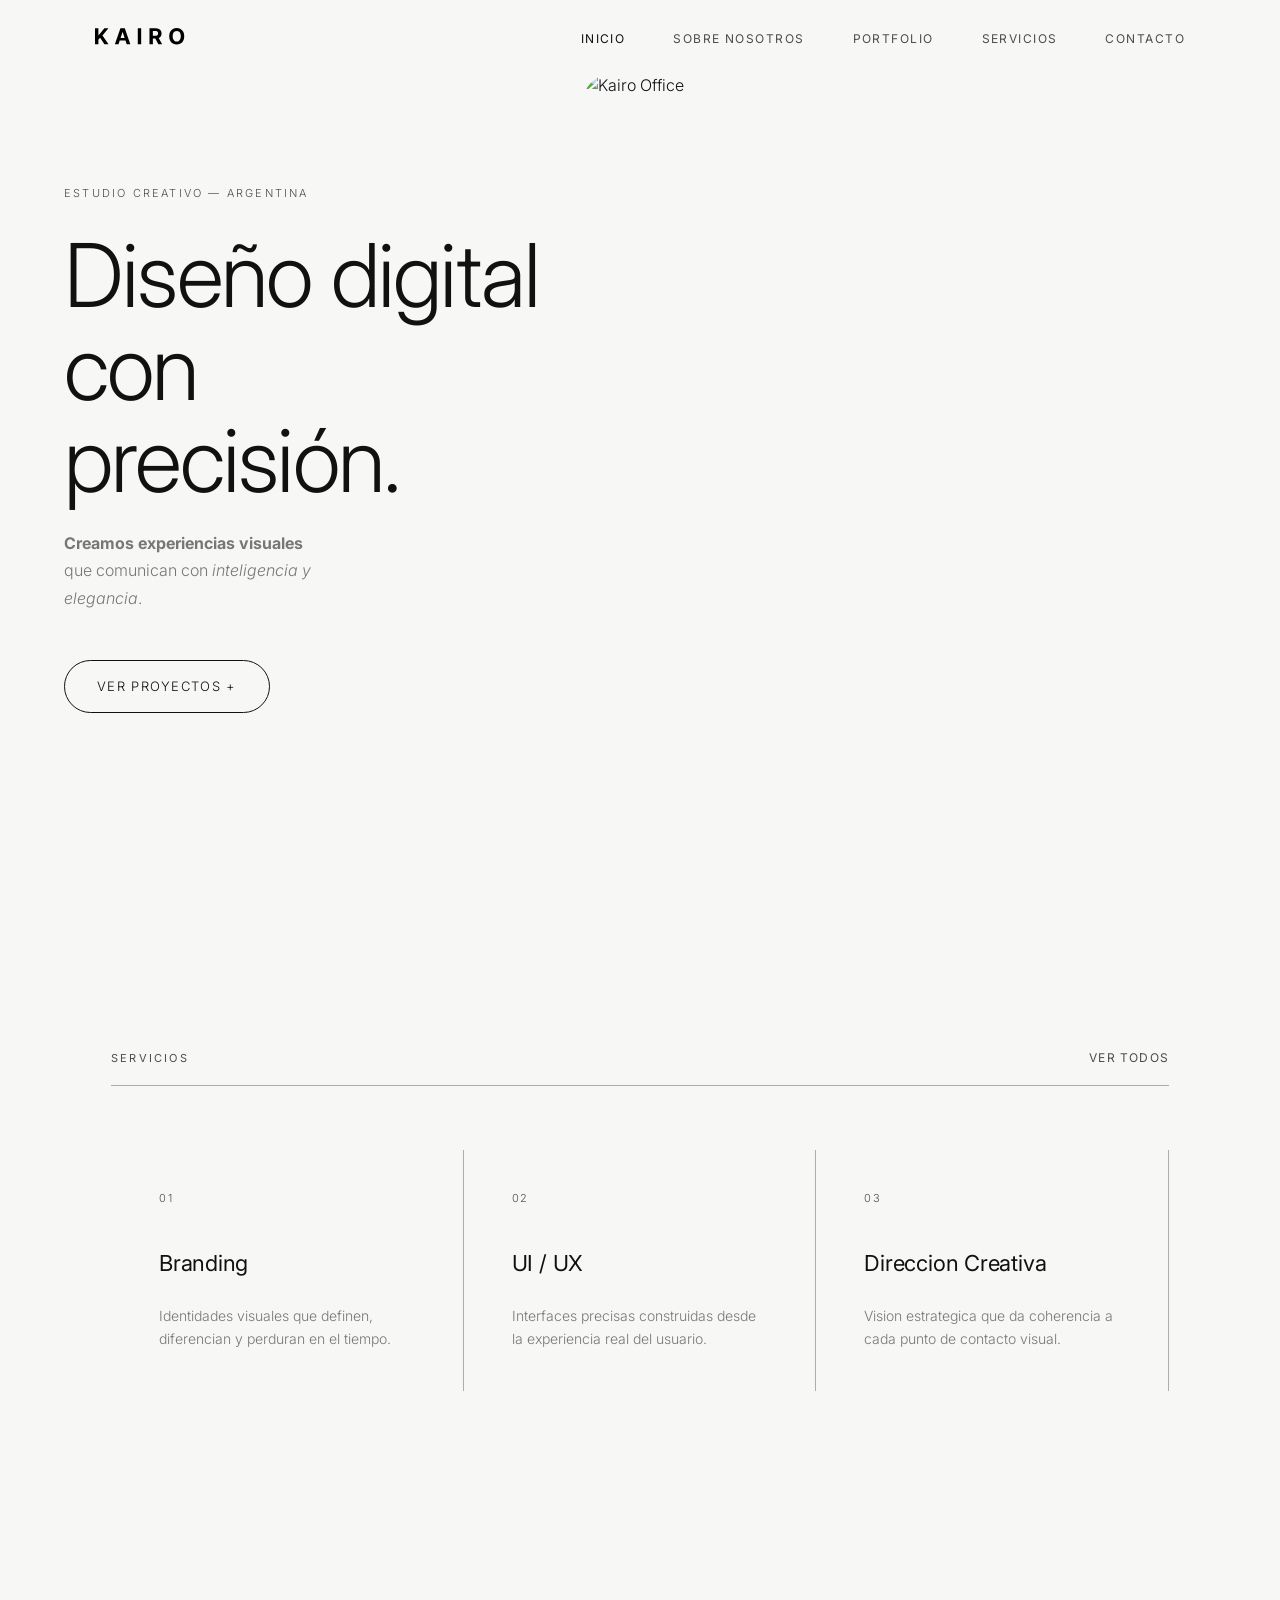
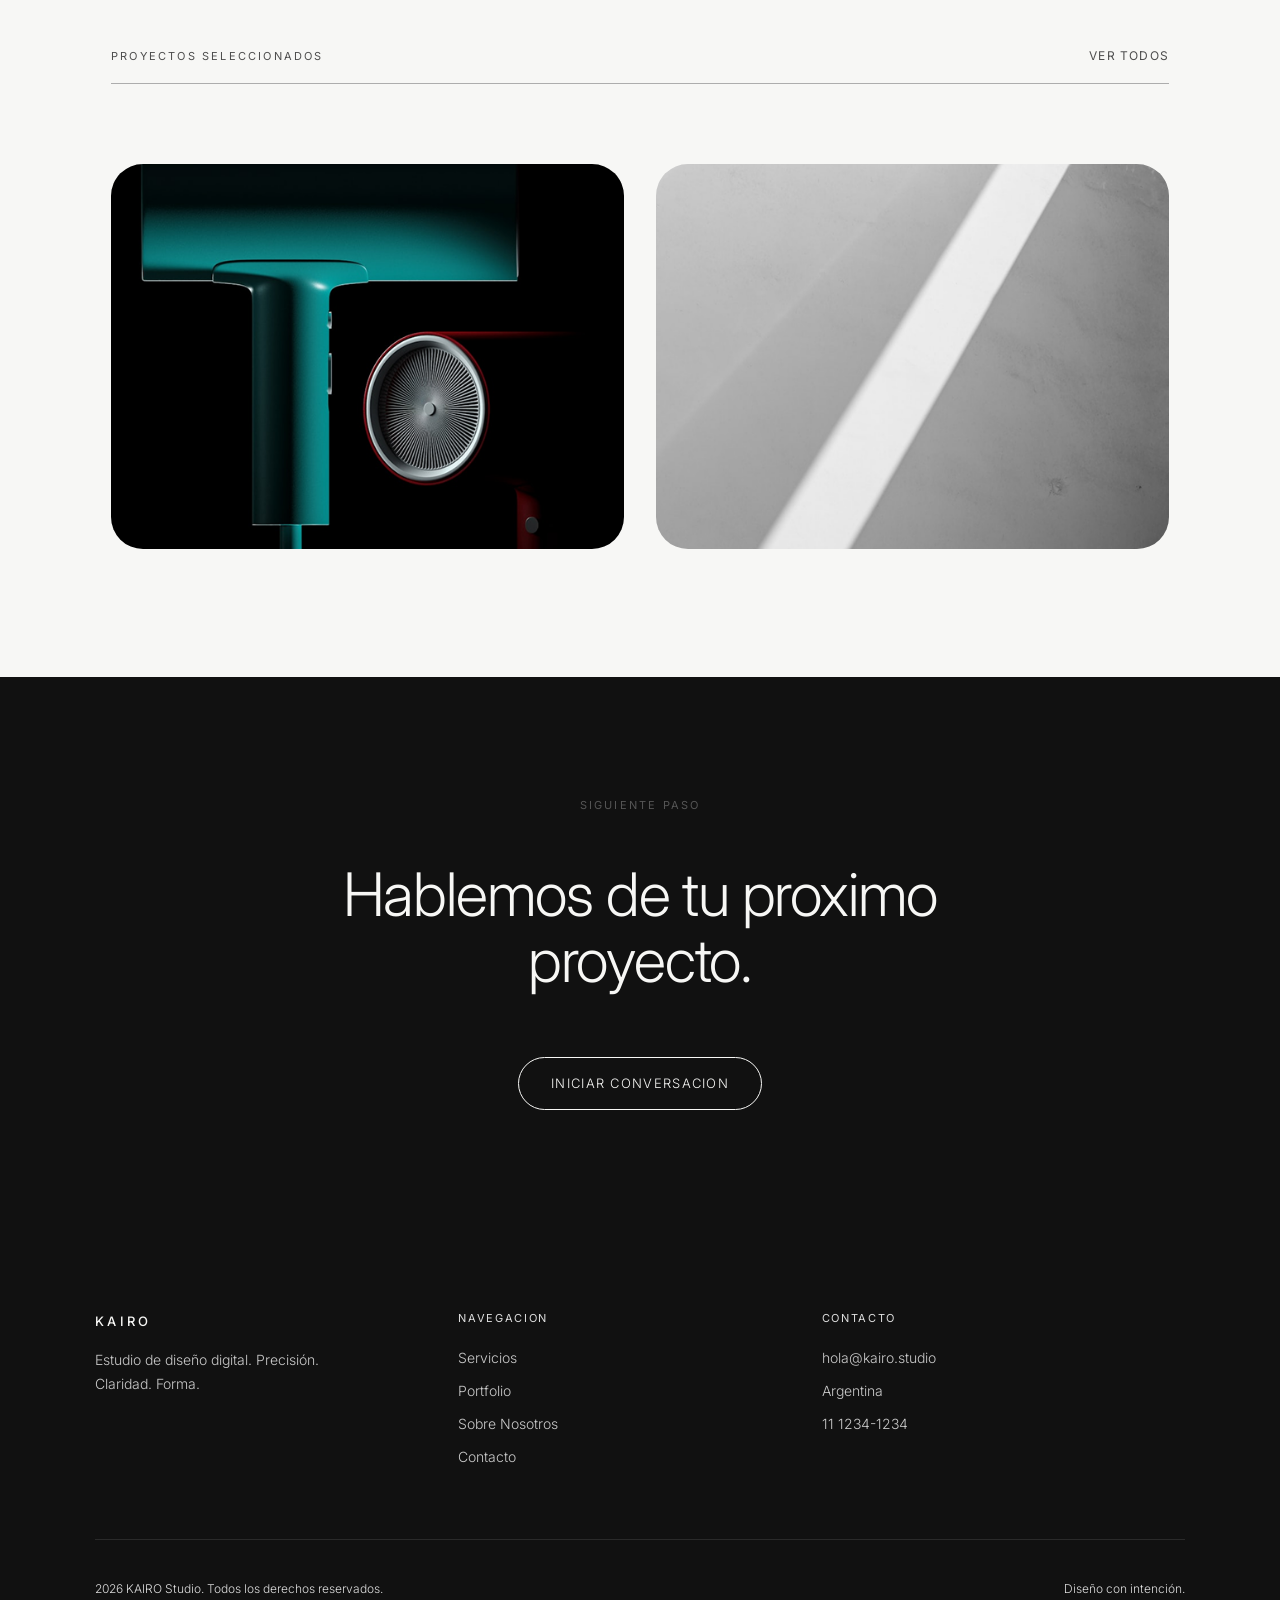
==== commit ead0f149: "Responsive" ====
--- a/index.html
+++ b/index.html
@@ -3,6 +3,7 @@
 
 <head>
     <meta charset="UTF-8">
+    <meta name="viewport" content="width=device-width, initial-scale=1.0">
     <title>KAIRO | Inicio</title>
     <link rel="stylesheet" href="css/style.css">
 </head>
@@ -10,6 +11,10 @@
 <body>
     <header>
         <h1><a href="index.html">KAIRO</a></h1>
+        <input type="checkbox" id="menu-toggle" class="menu-toggle">
+        <label for="menu-toggle" class="menu-btn" aria-label="Abrir menú">
+            <span></span><span></span><span></span>
+        </label>
         <nav>
             <ul>
                 <li><a href="#">Inicio</a></li>
--- a/css/style.css
+++ b/css/style.css
@@ -55,9 +55,16 @@
     padding: 0 max(95px, calc((100% - 1300px) / 2 + 95px));
     position: sticky;
     top: 0;
+    z-index: 100;
+}
+
+header::before {
+    content: '';
+    position: absolute;
+    inset: 0;
     background-color: rgba(247, 247, 245, 0.75);
     backdrop-filter: blur(12px);
-    z-index: 100;
+    z-index: -1;
 }
 
 header h1 {
@@ -955,7 +962,8 @@
     width: 100%;
 }
 
-.form-field input::placeholder {
+.form-field input::placeholder,
+.form-textarea::placeholder {
     color: rgba(17, 17, 17, 0.4);
 }
 
@@ -963,13 +971,10 @@
     color: rgba(17, 17, 17, 0.4);
 }
 
-.form-select div:not(:first-child) {
-    display: none;
-}
-
 .form-textarea {
     height: 152px;
-    color: rgba(17, 17, 17, 0.4);
+    resize: vertical;
+    color: var(--text);
 }
 
 .contacto-form button {
@@ -991,4 +996,385 @@
 .contacto-form button:hover {
     background: transparent;
     color: var(--dark);
+}
+
+/* ==========================================================================
+   Responsive
+   ========================================================================== */
+
+.menu-toggle {
+    display: none;
+}
+
+.menu-btn {
+    display: none;
+    flex-direction: column;
+    justify-content: center;
+    gap: 5px;
+    width: 32px;
+    height: 32px;
+    cursor: pointer;
+    z-index: 200;
+}
+
+.menu-btn span {
+    display: block;
+    width: 100%;
+    height: 1px;
+    background: var(--text);
+    transition: transform 0.25s ease, opacity 0.25s ease;
+}
+
+@media (max-width: 900px) {
+
+    :root {
+        --padding-page: 40px;
+    }
+
+    header,
+    footer {
+        padding-left: 24px;
+        padding-right: 24px;
+    }
+
+    .menu-btn {
+        display: flex;
+    }
+
+    nav {
+        position: fixed;
+        inset: 73px 0 0 0;
+        background-color: var(--bg);
+        transform: translateX(100%);
+        transition: transform 0.3s ease;
+        z-index: 150;
+        overflow-y: auto;
+    }
+
+    nav ul {
+        flex-direction: column;
+        gap: 0;
+        padding: 24px;
+    }
+
+    nav ul li {
+        border-bottom: 1px solid var(--border);
+    }
+
+    nav ul li a {
+        display: block;
+        padding: 20px 0;
+        font-size: 14px;
+    }
+
+    .menu-toggle:checked~nav {
+        transform: translateX(0);
+    }
+
+    .menu-toggle:checked~.menu-btn span:nth-child(1) {
+        transform: translateY(6px) rotate(45deg);
+    }
+
+    .menu-toggle:checked~.menu-btn span:nth-child(2) {
+        opacity: 0;
+    }
+
+    .menu-toggle:checked~.menu-btn span:nth-child(3) {
+        transform: translateY(-6px) rotate(-45deg);
+    }
+
+    /* Hero */
+    .hero {
+        grid-template-columns: 1fr;
+        grid-template-rows: auto;
+        min-height: auto;
+        border-radius: 0;
+    }
+
+    .hero-label,
+    .hero h2,
+    .hero-desc,
+    .hero-link {
+        grid-column: 1;
+        padding-left: 24px;
+        padding-right: 24px;
+        margin-left: 0;
+    }
+
+    .hero-label {
+        padding-top: 40px;
+    }
+
+    .hero h2 {
+        font-size: 48px;
+        padding-top: 20px;
+    }
+
+    .hero-desc {
+        max-width: none;
+    }
+
+    .hero-link {
+        margin-top: 32px;
+        margin-bottom: 40px;
+    }
+
+    .hero figure {
+        grid-column: 1;
+        grid-row: auto;
+        border-radius: 0;
+        height: 320px;
+    }
+
+    /* Servicios / Proyectos (index) */
+    .index-servicios,
+    .index-proyectos {
+        padding: 64px 24px;
+    }
+
+    .servicios-grid {
+        grid-template-columns: 1fr;
+    }
+
+    .servicios-grid article {
+        border-right: none;
+        border-bottom: 1px solid var(--border);
+        padding: 32px 0;
+    }
+
+    .servicios-grid article:last-child {
+        border-bottom: none;
+    }
+
+    .proyectos-contenedor {
+        grid-template-columns: 1fr;
+        gap: 48px;
+    }
+
+    .proyectos-header {
+        flex-direction: column;
+        align-items: flex-start;
+        gap: 12px;
+    }
+
+    .index-cta {
+        padding: 80px 24px;
+    }
+
+    .index-cta h2 {
+        font-size: 36px;
+    }
+
+    /* Service page */
+    .service-intro {
+        padding: 64px 24px 48px;
+    }
+
+    .service-intro h2 {
+        font-size: 36px;
+    }
+
+    .service-lista {
+        padding: 0 24px 64px;
+    }
+
+    .service-lista article {
+        grid-template-columns: 1fr;
+        gap: 20px;
+        padding: 40px 0;
+    }
+
+    .service-proceso {
+        padding: 48px 24px 64px;
+        flex-direction: column;
+        gap: 32px;
+    }
+
+    .proceso-label {
+        flex: none;
+        padding-top: 0;
+    }
+
+    .proceso-paso {
+        padding: 0 0 0 24px;
+    }
+
+    .service-cta {
+        padding: 64px 24px;
+    }
+
+    .service-cta h2 {
+        font-size: 32px;
+    }
+
+    /* Portfolio page */
+    .portfolio-header {
+        padding: 64px 24px 48px;
+    }
+
+    .portfolio-header h2 {
+        font-size: 40px;
+    }
+
+    .filtros {
+        flex-wrap: wrap;
+    }
+
+    .portfolio-grid {
+        padding: 0 24px 64px;
+        grid-template-columns: 1fr;
+    }
+
+    /* About page */
+    .about-intro {
+        padding: 64px 24px 40px;
+    }
+
+    .about-intro-grid {
+        grid-template-columns: 1fr;
+        gap: 20px;
+    }
+
+    .about-intro-grid h2 {
+        font-size: 40px;
+    }
+
+    .about-intro-texto {
+        padding-top: 0;
+    }
+
+    .about-imagen {
+        padding: 0 24px;
+        margin-bottom: 64px;
+    }
+
+    .about-imagen img {
+        height: 320px;
+    }
+
+    .about-filosofia {
+        padding: 0 24px 48px;
+        flex-direction: column;
+        gap: 20px;
+    }
+
+    .filosofia-label {
+        flex: none;
+        padding-top: 0;
+    }
+
+    .about-quote {
+        font-size: 22px;
+    }
+
+    .about-valores {
+        padding: 48px 24px;
+    }
+
+    .valor-item {
+        grid-template-columns: 1fr;
+        gap: 8px;
+        padding: 24px 0;
+    }
+
+    .about-cierre {
+        padding: 0 24px 64px;
+        grid-template-columns: 1fr;
+        gap: 32px;
+    }
+
+    .about-cierre-texto {
+        padding-top: 0;
+    }
+
+    .about-cierre-texto h2 {
+        font-size: 28px;
+    }
+
+    .about-cierre-imagen img {
+        height: 280px;
+    }
+
+    /* Contacto page */
+    .contacto-intro {
+        padding: 64px 24px 40px;
+    }
+
+    .contacto-intro h2 {
+        font-size: 40px;
+    }
+
+    .contacto-cuerpo {
+        padding: 40px 24px 64px;
+        grid-template-columns: 1fr;
+        gap: 48px;
+    }
+
+    .contacto-info {
+        border-right: none;
+        padding-bottom: 32px;
+        border-bottom: 1px solid var(--border);
+    }
+
+    .contacto-form {
+        padding-top: 0;
+    }
+
+    .form-row {
+        grid-template-columns: 1fr;
+        gap: 20px;
+    }
+
+    /* Footer */
+    footer {
+        grid-template-columns: 1fr;
+        padding: 48px 24px 32px;
+        gap: 40px;
+    }
+
+    .footer-brand,
+    .footer-nav,
+    .footer-contact {
+        padding-bottom: 32px;
+    }
+
+    .footer-bottom {
+        flex-direction: column;
+        gap: 8px;
+    }
+}
+
+@media (max-width: 480px) {
+
+    header,
+    footer {
+        padding-left: 16px;
+        padding-right: 16px;
+    }
+
+    header {
+        height: 60px;
+    }
+
+    nav {
+        inset: 60px 0 0 0;
+    }
+
+    .hero h2 {
+        font-size: 36px;
+    }
+
+    .index-cta h2 {
+        font-size: 28px;
+    }
+
+    .portfolio-header h2,
+    .about-intro-grid h2,
+    .contacto-intro h2 {
+        font-size: 32px;
+    }
+
+    .service-intro h2 {
+        font-size: 28px;
+    }
 }
